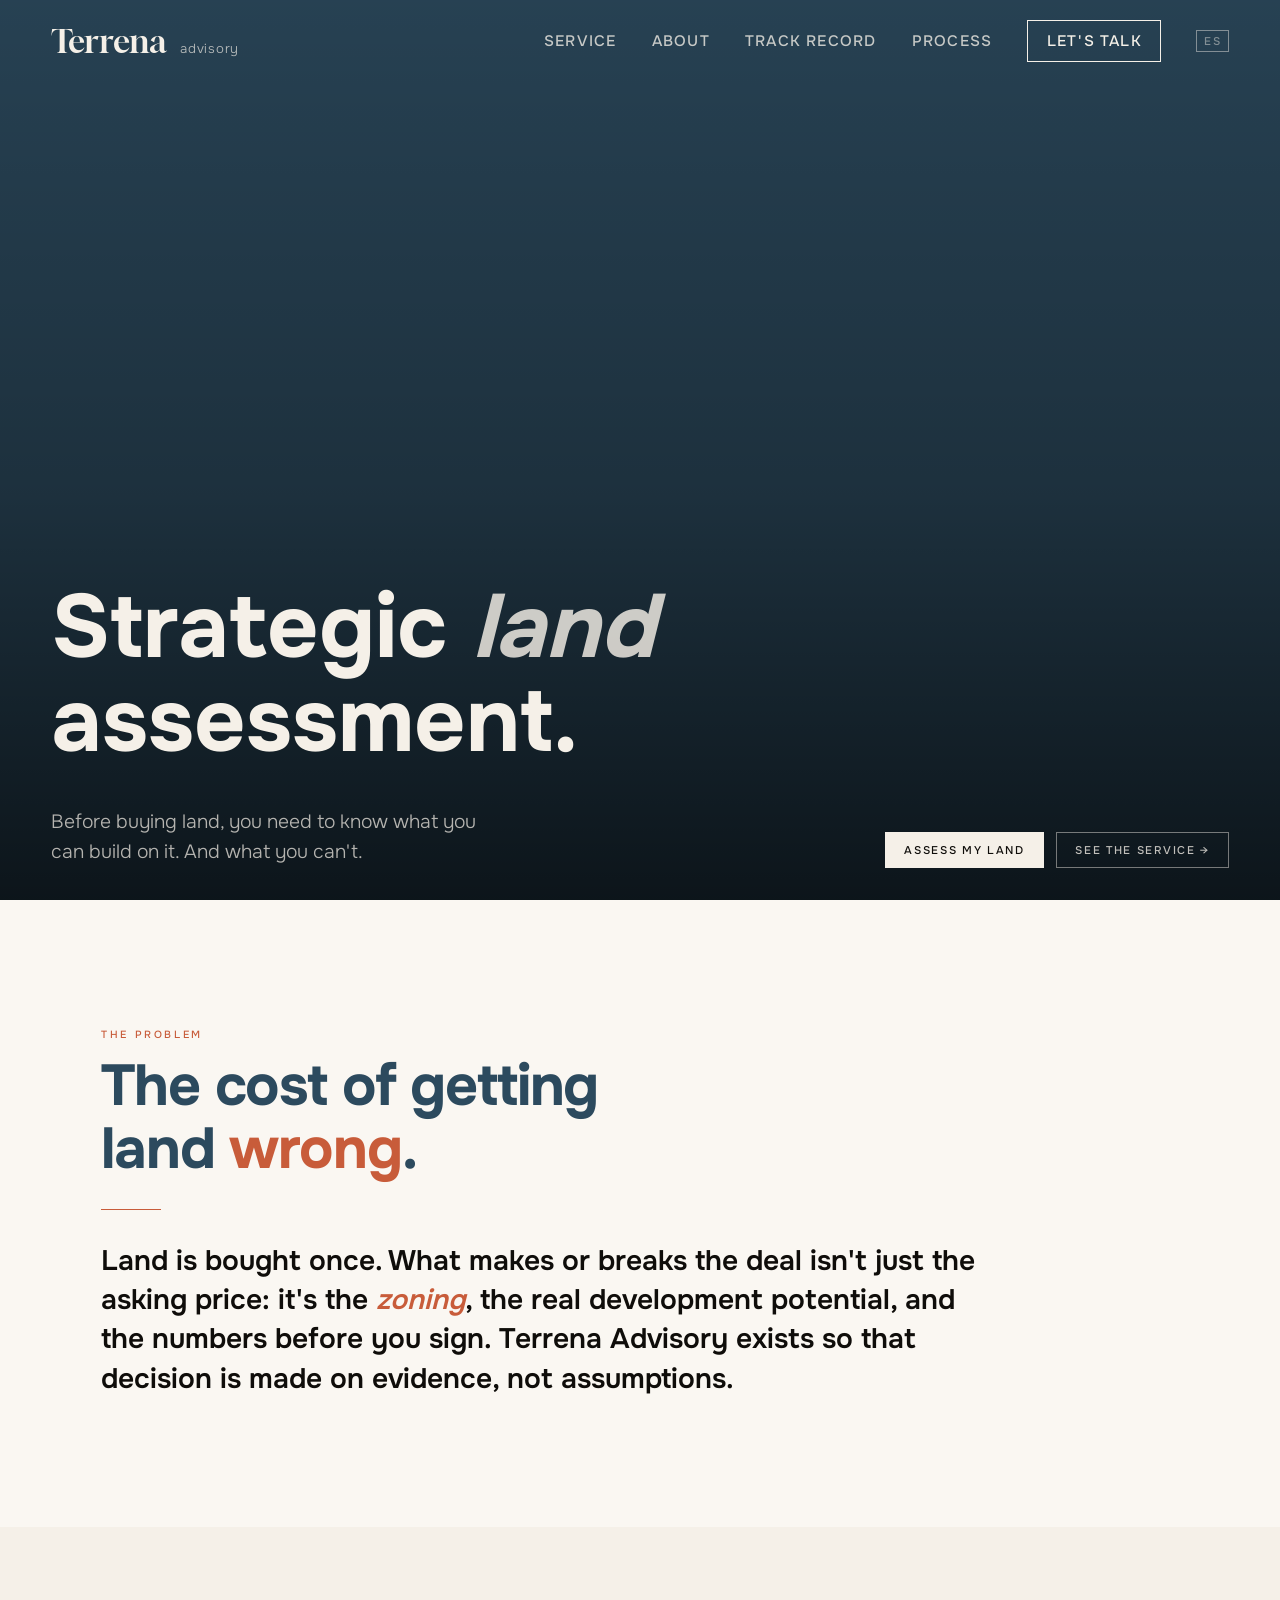
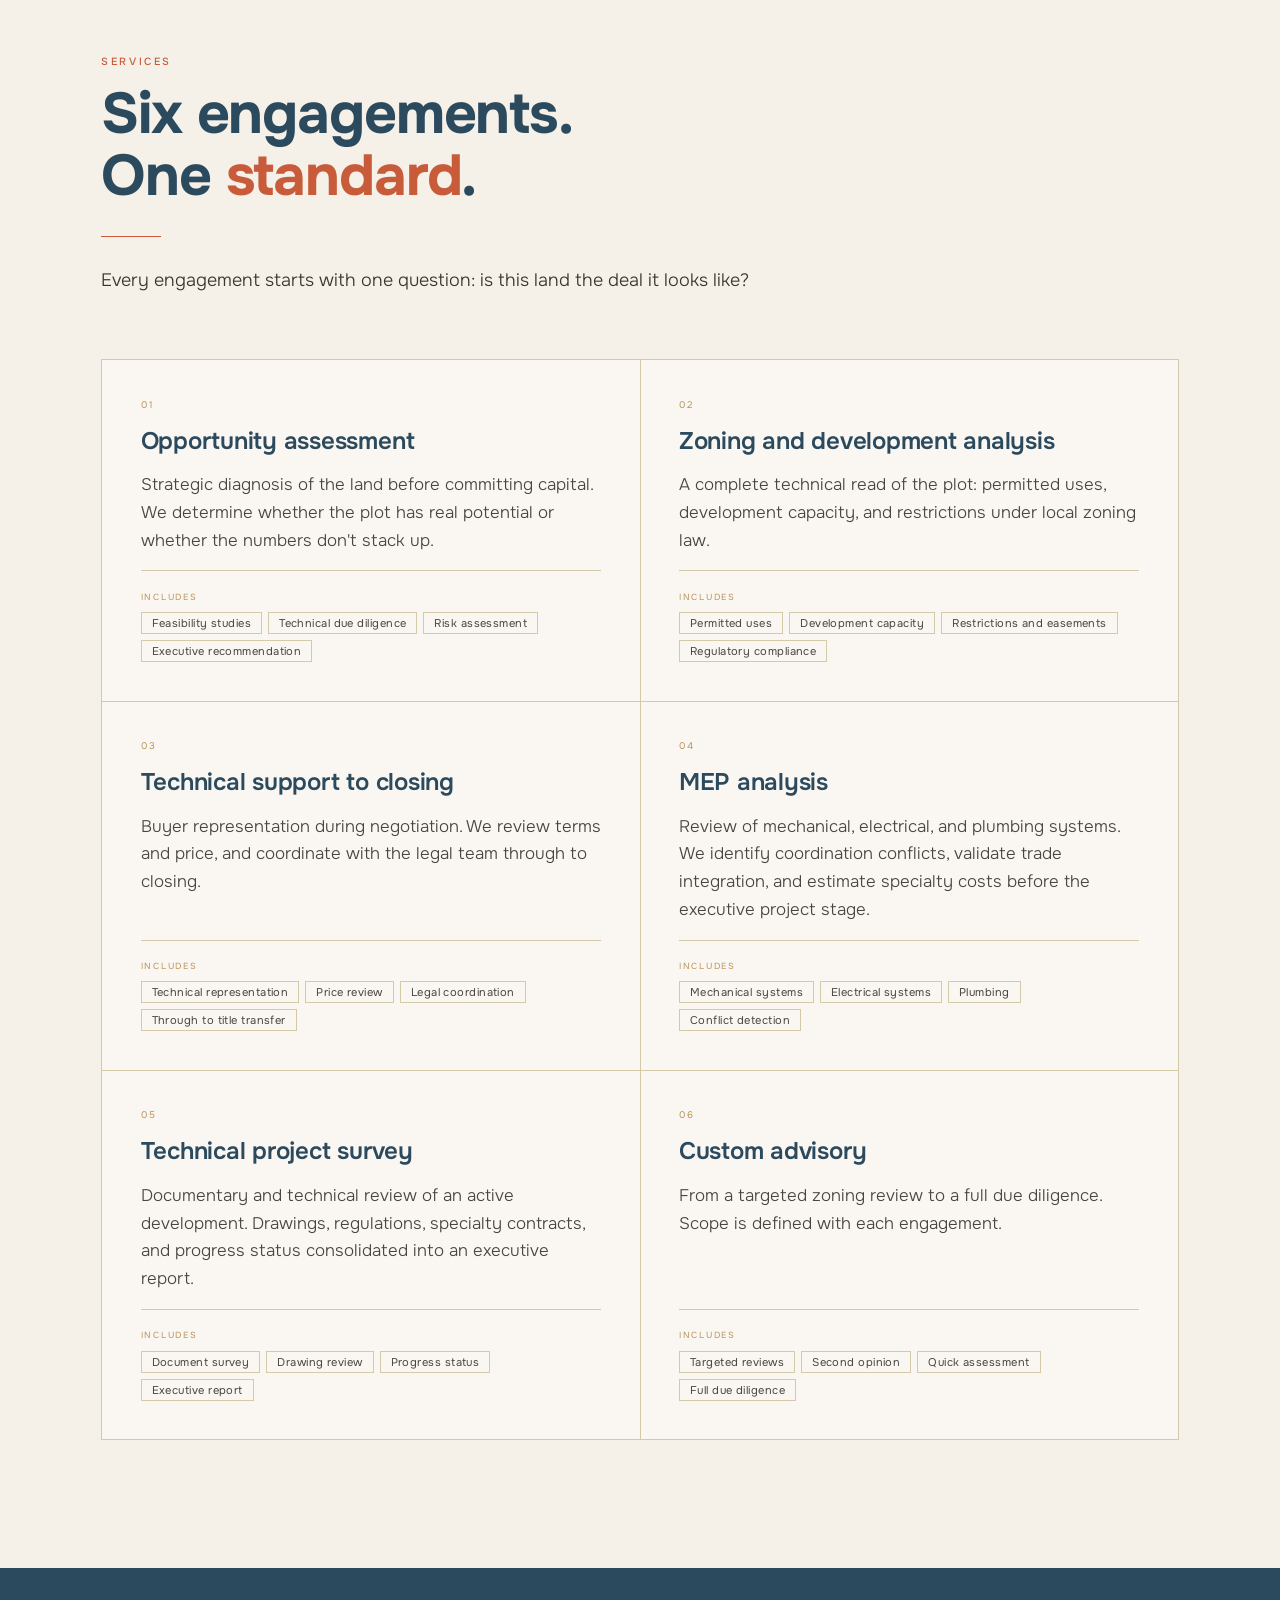
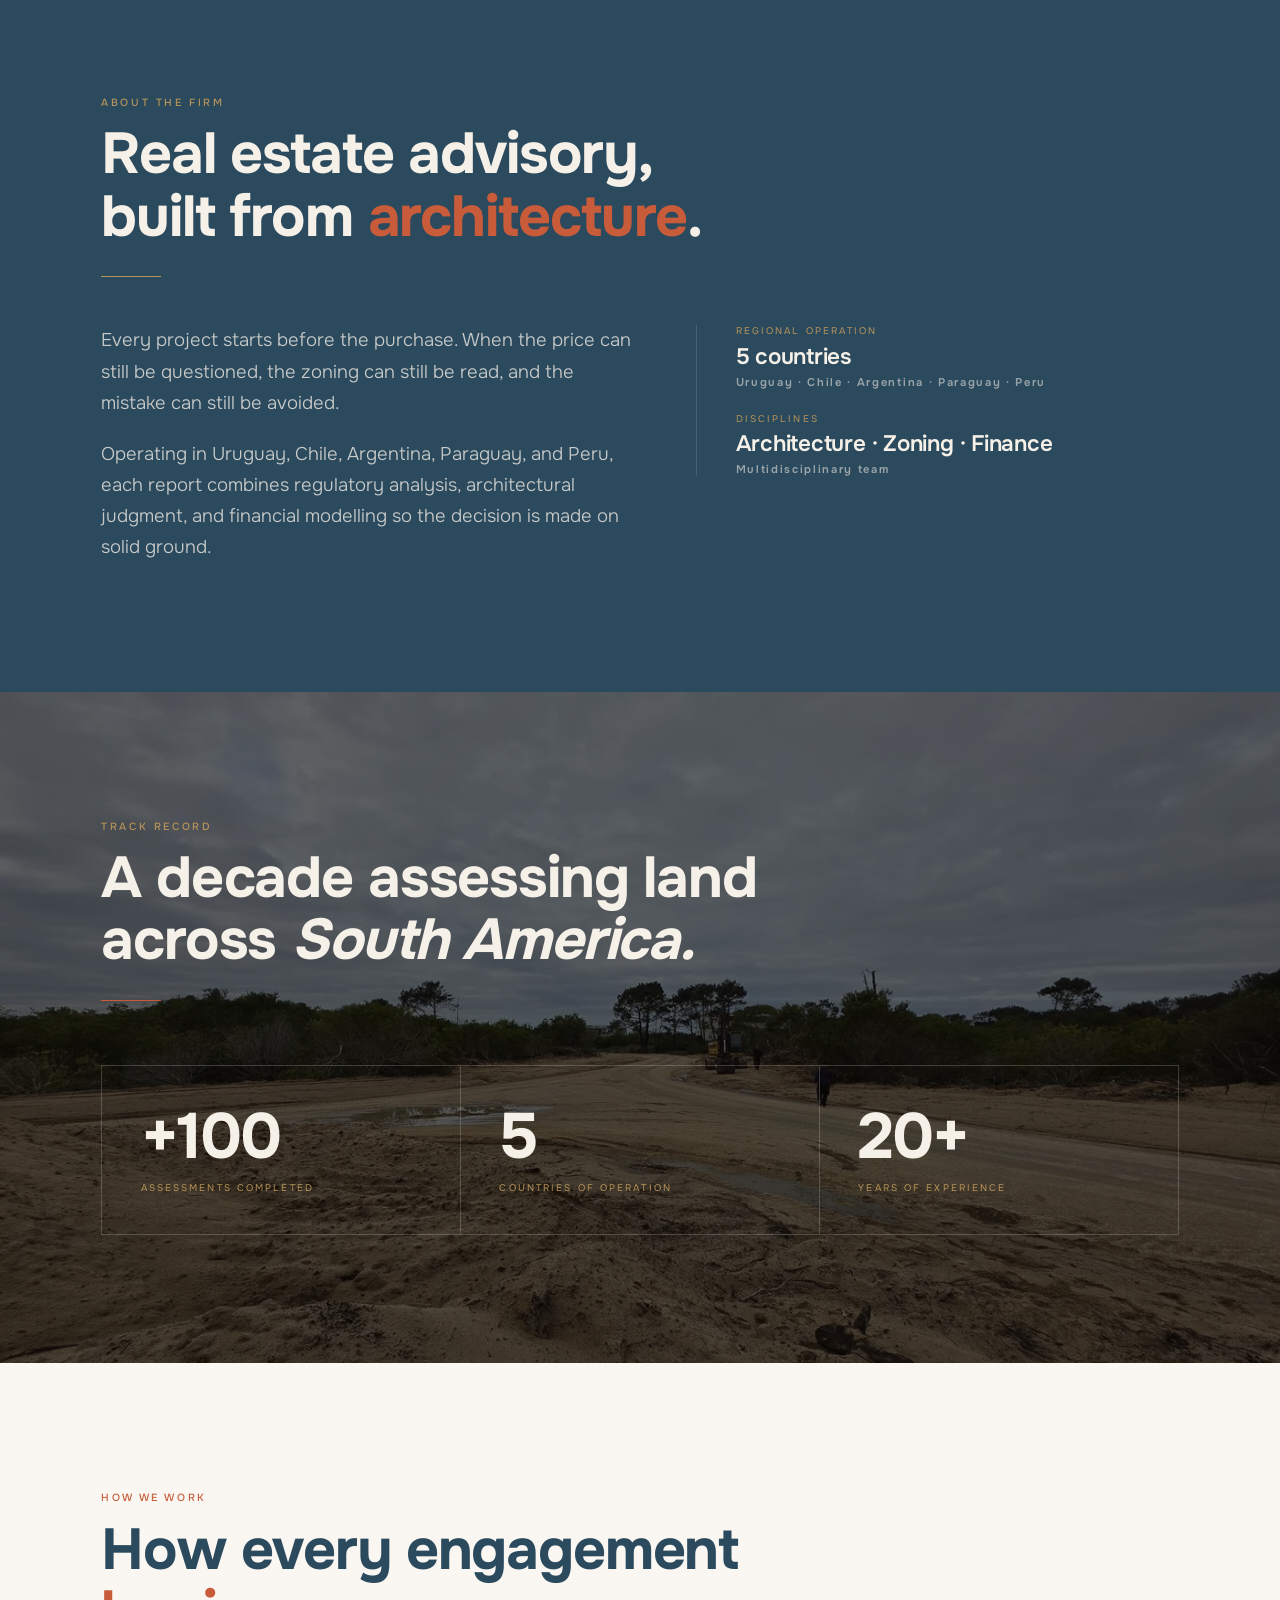
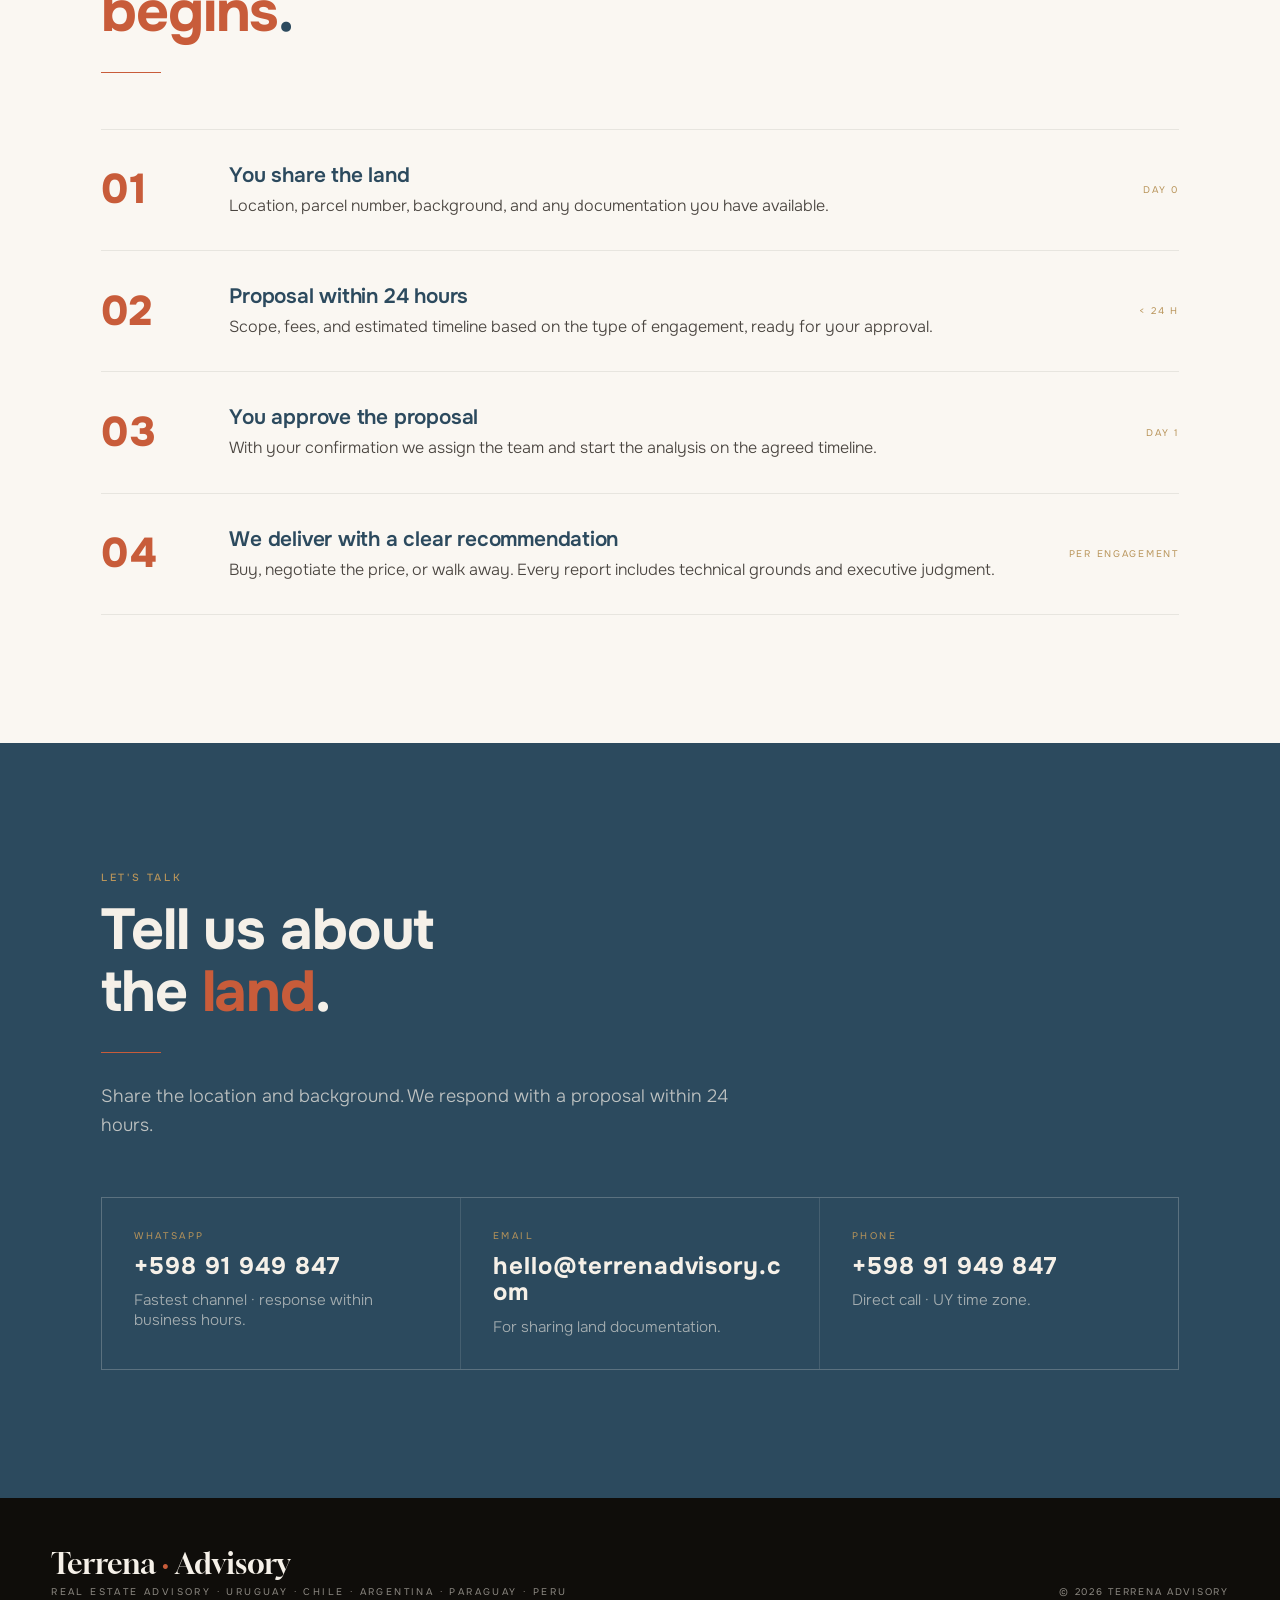
==== en/index.html @ f8f3f3ba "Add MEP analysis and technical project survey services (EN) — expand from 4 to 6 service cards" ====
<!DOCTYPE html>
<html lang="en">
<head>
<meta charset="UTF-8" />
<meta name="viewport" content="width=device-width, initial-scale=1.0" />
<title>Terrena Advisory — Strategic land assessment before you buy</title>
<meta name="description" content="Real estate advisory firm founded from architecture. Zoning analysis, buildable potential, and economic feasibility of land in Uruguay, Chile, Argentina, Paraguay and Peru." />
<meta name="theme-color" content="#2c4a5e" />
<meta property="og:title" content="Terrena Advisory — Strategic land assessment" />
<meta property="og:description" content="Before buying land, you need to know exactly what you can build on it. Real estate advisory firm operating in Uruguay, Chile, Argentina, Paraguay and Peru." />
<meta property="og:type" content="website" />
<meta property="og:url" content="https://terrenadvisory.com/en/" />
<meta property="og:locale" content="en_US" />
<meta name="twitter:card" content="summary_large_image" />

<link rel="preconnect" href="https://fonts.googleapis.com" />
<link rel="preconnect" href="https://fonts.gstatic.com" crossorigin />
<link rel="preload" as="style" href="https://fonts.googleapis.com/css2?family=Gloock&family=Onest:wght@100..900&display=swap" />
<link rel="stylesheet" href="https://fonts.googleapis.com/css2?family=Gloock&family=Onest:wght@100..900&display=swap" media="print" onload="this.media='all'" />
<noscript><link rel="stylesheet" href="https://fonts.googleapis.com/css2?family=Gloock&family=Onest:wght@100..900&display=swap" /></noscript>
<link rel="canonical" href="https://terrenadvisory.com/en/" />
<link rel="alternate" hreflang="es" href="https://terrenadvisory.com/" />
<link rel="alternate" hreflang="en" href="https://terrenadvisory.com/en/" />
<link rel="alternate" hreflang="x-default" href="https://terrenadvisory.com/" />

<link rel="stylesheet" href="../css/style.css" />

<script type="application/ld+json">
{
  "@context": "https://schema.org",
  "@type": "ProfessionalService",
  "name": "Terrena Advisory",
  "url": "https://terrenadvisory.com",
  "description": "Real estate advisory firm specialised in pre-purchase land assessment.",
  "areaServed": ["Uruguay", "Chile", "Argentina", "Paraguay", "Perú"],
  "founder": {
    "@type": "Person",
    "name": "Diego Salinas Rivera"
  },
  "telephone": "+598 91949847",
  "email": "diego@terrenadvisory.com"
}
</script>
</head>
<body>

<!-- ── HEADER ── -->
<header class="site-header" id="siteHeader">
  <a href="#top" class="brand">
    <b>Terrena</b><i>advisory</i>
  </a>
  <nav class="nav">
    <a href="#servicios">Service</a>
    <a href="#sobre">About</a>
    <a href="#casos">Track record</a>
    <a href="#proceso">Process</a>
    <a href="#contacto" class="nav-cta">Let's talk</a>
    <a href="/" class="nav-lang">ES</a>
  </nav>
  <button class="hamburger" aria-label="Open menu" aria-expanded="false" id="hamburger">
    <span></span><span></span><span></span>
  </button>
</header>

<!-- mobile menu -->
<div class="mobile-menu" role="dialog" aria-modal="true" id="mobileMenu" aria-label="Navigation menu">
  <a href="#servicios">Service</a>
  <a href="#sobre">About</a>
  <a href="#casos">Track record</a>
  <a href="#proceso">Process</a>
  <a href="#contacto" class="mobile-cta">Let's talk →</a>
  <a href="/" class="mobile-lang">ES</a>
</div>

<!-- ── HERO ── -->
<section class="hero" id="top">
  <video class="hero-video" autoplay muted loop playsinline>
    <source src="../video/hero.mp4" type="video/mp4">
  </video>
  <div class="hero-overlay"></div>
  <div class="hero-inner">
    <h1 class="hero-title">
      Strategic
      <em>land</em>
      assessment.
    </h1>
    <div class="hero-bottom">
      <p class="hero-sub">
        Before buying land, you need to know what you can build on it. And what you can't.
      </p>
      <div class="hero-actions">
        <a href="#contacto" class="btn btn-primary">Assess my land</a>
        <a href="#servicios" class="btn btn-ghost">See the service →</a>
      </div>
    </div>
  </div>
</section>

<!-- ── PITCH ── -->
<section class="pitch-bg">
  <div class="section-inner">
    <div class="section-label">The problem</div>
    <h2 class="section-title">The cost of getting<br>land <span class="accent">wrong</span>.</h2>
    <div class="divider"></div>
    <p class="pitch-claim">
      Land is bought once. What makes or breaks the deal isn't just the asking price: it's the <em>zoning</em>, the real development potential, and the numbers before you sign. Terrena Advisory exists so that decision is made on evidence, not assumptions.
    </p>
  </div>
</section>

<!-- ── SERVICIOS ── -->
<section class="pillars-bg" id="servicios">
  <div class="section-inner">
    <div class="section-label">Services</div>
    <h2 class="section-title">Six engagements.<br>One <span class="accent">standard</span>.</h2>
    <div class="divider"></div>
    <p class="section-intro">
      Every engagement starts with one question: is this land the deal it looks like?
    </p>

    <div class="pillars-grid">
      <article class="pillar">
        <div class="pillar-n">01</div>
        <h3 class="pillar-title">Opportunity assessment</h3>
        <p class="pillar-body">
          Strategic diagnosis of the land before committing capital. We determine whether the plot has real potential or whether the numbers don't stack up.
        </p>
        <div class="pillar-sub">
          <div class="pillar-sub-label">Includes</div>
          <div class="pillar-tags">
            <span class="pillar-tag">Feasibility studies</span>
            <span class="pillar-tag">Technical due diligence</span>
            <span class="pillar-tag">Risk assessment</span>
            <span class="pillar-tag">Executive recommendation</span>
          </div>
        </div>
      </article>

      <article class="pillar">
        <div class="pillar-n">02</div>
        <h3 class="pillar-title">Zoning and development analysis</h3>
        <p class="pillar-body">
          A complete technical read of the plot: permitted uses, development capacity, and restrictions under local zoning law.
        </p>
        <div class="pillar-sub">
          <div class="pillar-sub-label">Includes</div>
          <div class="pillar-tags">
            <span class="pillar-tag">Permitted uses</span>
            <span class="pillar-tag">Development capacity</span>
            <span class="pillar-tag">Restrictions and easements</span>
            <span class="pillar-tag">Regulatory compliance</span>
          </div>
        </div>
      </article>

      <article class="pillar">
        <div class="pillar-n">03</div>
        <h3 class="pillar-title">Technical support to closing</h3>
        <p class="pillar-body">
          Buyer representation during negotiation. We review terms and price, and coordinate with the legal team through to closing.
        </p>
        <div class="pillar-sub">
          <div class="pillar-sub-label">Includes</div>
          <div class="pillar-tags">
            <span class="pillar-tag">Technical representation</span>
            <span class="pillar-tag">Price review</span>
            <span class="pillar-tag">Legal coordination</span>
            <span class="pillar-tag">Through to title transfer</span>
          </div>
        </div>
      </article>

      <article class="pillar">
        <div class="pillar-n">04</div>
        <h3 class="pillar-title">MEP analysis</h3>
        <p class="pillar-body">
          Review of mechanical, electrical, and plumbing systems. We identify coordination conflicts, validate trade integration, and estimate specialty costs before the executive project stage.
        </p>
        <div class="pillar-sub">
          <div class="pillar-sub-label">Includes</div>
          <div class="pillar-tags">
            <span class="pillar-tag">Mechanical systems</span>
            <span class="pillar-tag">Electrical systems</span>
            <span class="pillar-tag">Plumbing</span>
            <span class="pillar-tag">Conflict detection</span>
          </div>
        </div>
      </article>

      <article class="pillar">
        <div class="pillar-n">05</div>
        <h3 class="pillar-title">Technical project survey</h3>
        <p class="pillar-body">
          Documentary and technical review of an active development. Drawings, regulations, specialty contracts, and progress status consolidated into an executive report.
        </p>
        <div class="pillar-sub">
          <div class="pillar-sub-label">Includes</div>
          <div class="pillar-tags">
            <span class="pillar-tag">Document survey</span>
            <span class="pillar-tag">Drawing review</span>
            <span class="pillar-tag">Progress status</span>
            <span class="pillar-tag">Executive report</span>
          </div>
        </div>
      </article>

      <article class="pillar">
        <div class="pillar-n">06</div>
        <h3 class="pillar-title">Custom advisory</h3>
        <p class="pillar-body">
          From a targeted zoning review to a full due diligence. Scope is defined with each engagement.
        </p>
        <div class="pillar-sub">
          <div class="pillar-sub-label">Includes</div>
          <div class="pillar-tags">
            <span class="pillar-tag">Targeted reviews</span>
            <span class="pillar-tag">Second opinion</span>
            <span class="pillar-tag">Quick assessment</span>
            <span class="pillar-tag">Full due diligence</span>
          </div>
        </div>
      </article>
    </div>
  </div>
</section>

<!-- ── SOBRE ── -->
<section class="about-bg" id="sobre">
  <div class="section-inner">
    <div class="section-label">About the firm</div>
    <h2 class="section-title">Real estate advisory,<br>built from <span class="accent">architecture</span>.</h2>
    <div class="divider"></div>

    <div class="about-grid">
      <div class="about-text">
        <p>
          Every project starts before the purchase. When the price can still be questioned, the zoning can still be read, and the mistake can still be avoided.
        </p>
        <p>
          Operating in Uruguay, Chile, Argentina, Paraguay, and Peru, each report combines regulatory analysis, architectural judgment, and financial modelling so the decision is made on solid ground.
        </p>
      </div>
      <aside class="about-side">
        <div>
          <div class="about-fact-l">Regional operation</div>
          <div class="about-fact-v">5 countries <small>Uruguay · Chile · Argentina · Paraguay · Peru</small></div>
        </div>
        <div>
          <div class="about-fact-l">Disciplines</div>
          <div class="about-fact-v">Architecture · Zoning · Finance <small>Multidisciplinary team</small></div>
        </div>
      </aside>
    </div>
  </div>
</section>

<!-- ── TRAYECTORIA ── -->
<section class="trayectoria-bg" id="casos">
  <div class="section-inner">
    <div class="section-label">Track record</div>
    <h2 class="section-title">A decade assessing land<br>across <em>South America.</em></h2>
    <div class="divider"></div>

    <div class="tray-grid">
      <div class="tray-stat">
        <div class="tray-n">+100</div>
        <div class="tray-l">Assessments completed</div>
      </div>
      <div class="tray-stat">
        <div class="tray-n">5</div>
        <div class="tray-l">Countries of operation</div>
      </div>
      <div class="tray-stat">
        <div class="tray-n">20+</div>
        <div class="tray-l">Years of experience</div>
      </div>
    </div>

  </div>
</section>

<!-- ── PROCESO ── -->
<section class="process-bg" id="proceso">
  <div class="section-inner">
    <div class="section-label">How we work</div>
    <h2 class="section-title">How every engagement<br><span class="accent">begins</span>.</h2>
    <div class="divider"></div>

    <ol class="process-list">
      <li class="process-step">
        <div class="process-n">01</div>
        <div class="process-text">
          <h3>You share the land</h3>
          <p>Location, parcel number, background, and any documentation you have available.</p>
        </div>
        <div class="process-eta">Day 0</div>
      </li>
      <li class="process-step">
        <div class="process-n">02</div>
        <div class="process-text">
          <h3>Proposal within 24 hours</h3>
          <p>Scope, fees, and estimated timeline based on the type of engagement, ready for your approval.</p>
        </div>
        <div class="process-eta">&lt; 24 h</div>
      </li>
      <li class="process-step">
        <div class="process-n">03</div>
        <div class="process-text">
          <h3>You approve the proposal</h3>
          <p>With your confirmation we assign the team and start the analysis on the agreed timeline.</p>
        </div>
        <div class="process-eta">Day 1</div>
      </li>
      <li class="process-step">
        <div class="process-n">04</div>
        <div class="process-text">
          <h3>We deliver with a clear recommendation</h3>
          <p>Buy, negotiate the price, or walk away. Every report includes technical grounds and executive judgment.</p>
        </div>
        <div class="process-eta">Per engagement</div>
      </li>
    </ol>
  </div>
</section>

<!-- ── CONTACTO ── -->
<section class="contact-bg" id="contacto">
  <div class="section-inner">
    <div class="section-label">Let's talk</div>
    <h2 class="section-title">Tell us about<br>the <span class="accent">land</span>.</h2>
    <div class="divider"></div>
    <p class="section-intro">
      Share the location and background. We respond with a proposal within 24 hours.
    </p>

    <div class="contact-grid">
      <a class="contact-card" href="https://wa.me/59891949847" target="_blank" rel="noopener">
        <div class="contact-card-l">WhatsApp</div>
        <div class="contact-card-v">+598 91 949 847</div>
        <div class="contact-card-d">Fastest channel · response within business hours.</div>
      </a>
      <a class="contact-card" href="mailto:hello@terrenadvisory.com">
        <div class="contact-card-l">Email</div>
        <div class="contact-card-v">hello@terrenadvisory.com</div>
        <div class="contact-card-d">For sharing land documentation.</div>
      </a>
      <a class="contact-card" href="tel:+59891949847">
        <div class="contact-card-l">Phone</div>
        <div class="contact-card-v">+598 91 949 847</div>
        <div class="contact-card-d">Direct call · UY time zone.</div>
      </a>
    </div>
  </div>
</section>

<!-- ── FOOTER ── -->
<footer class="site-footer">
  <div class="footer-inner">
    <div>
      <div class="footer-brand">Terrena <span>·</span> Advisory</div>
      <div class="footer-tag">Real estate advisory · Uruguay · Chile · Argentina · Paraguay · Peru</div>
    </div>
    <div class="footer-meta">
      © <span id="year"></span> Terrena Advisory
    </div>
  </div>
</footer>

<script src="../js/main.js"></script>
</body>
</html>
---- css/style.css ----
/* ──────────────────────────────────────────────────────────
   TERRENA ADVISORY — sitio
   Lenguaje: Costa Este (Bebas Neue / Cormorant Garamond / DM Mono)
   Énfasis: contemporáneo, aireado, sin ruido.
   ────────────────────────────────────────────────────────── */

:root {
  --ink: #0f0d0a;
  --paper: #f5f0e8;
  --sand: #d4c9a8;
  --ocean: #2c4a5e;
  --foam: #e8ede4;
  --coral: #c85c3a;
  --gold: #b8945a;
  --pale: #faf7f2;
  --mist: rgba(44, 74, 94, 0.08);
  --rule: rgba(15, 13, 10, 0.08);

  --f-display: 'Bebas Neue', sans-serif;
  --f-serif: 'Onest', sans-serif;
  --f-sans: 'Onest', sans-serif;

  --max: 1180px;
  --gutter: clamp(1.5rem, 4vw, 4rem);
}

* { margin: 0; padding: 0; box-sizing: border-box; }
html { scroll-behavior: smooth; }
body {
  font-family: var(--f-sans);
  font-optical-sizing: auto;
  background: var(--pale);
  color: var(--ink);
  -webkit-font-smoothing: antialiased;
  text-rendering: optimizeLegibility;
  overflow-x: hidden;
}
img { max-width: 100%; display: block; }
a { color: inherit; }

/* ── HEADER ─────────────────────────── */
.site-header {
  position: fixed;
  top: 0; left: 0; right: 0;
  z-index: 50;
  display: flex;
  justify-content: space-between;
  align-items: center;
  padding: 1.25rem var(--gutter);
  background: transparent;
  transition: background .35s ease, border-color .35s ease, color .35s ease;
  border-bottom: 1px solid transparent;
  color: var(--paper);
}
.site-header.is-scrolled {
  background: rgba(250, 247, 242, 0.92);
  backdrop-filter: blur(12px);
  -webkit-backdrop-filter: blur(12px);
  border-bottom-color: var(--rule);
  color: var(--ink);
}
.brand {
  font-family: var(--f-sans);
  font-size: 2rem;
  letter-spacing: 0;
  text-transform: none;
  text-decoration: none;
  display: inline-flex;
  gap: 0.4em;
  align-items: baseline;
}
.brand b {
  font-family: 'Gloock', serif;
  font-weight: 400;
}
.brand i {
  font-family: var(--f-sans);
  font-style: normal;
  font-weight: 300;
  letter-spacing: 0.06em;
  text-transform: none;
  font-size: 0.82rem;
  opacity: 0.7;
}
.nav {
  display: flex;
  gap: 2.2rem;
  align-items: center;
}
.nav a {
  font-family: var(--f-sans);
  font-size: 0.95rem;
  letter-spacing: 0.08em;
  text-transform: uppercase;
  font-weight: 500;
  text-decoration: none;
  opacity: 0.78;
  transition: opacity .2s;
}
.nav a:hover { opacity: 1; }
.nav .nav-cta {
  padding: 0.65em 1.2em;
  border: 1px solid currentColor;
  opacity: 1;
}
.nav .nav-cta:hover { background: var(--coral); border-color: var(--coral); color: var(--paper); }
.nav .nav-lang {
  font-size: 0.7rem;
  letter-spacing: 0.14em;
  opacity: 0.45;
  padding: 0.28em 0.6em;
  border: 1px solid currentColor;
}
.nav .nav-lang:hover { opacity: 1; }

.hamburger {
  display: none;
  background: none;
  border: 0;
  width: 32px;
  height: 24px;
  position: relative;
  cursor: pointer;
}
.hamburger span {
  position: absolute;
  left: 0; right: 0;
  height: 1.5px;
  background: currentColor;
  transition: transform .25s, opacity .2s, top .25s;
}
.hamburger span:nth-child(1) { top: 4px; }
.hamburger span:nth-child(2) { top: 11px; }
.hamburger span:nth-child(3) { top: 18px; }
body.menu-open .hamburger span:nth-child(1) { top: 11px; transform: rotate(45deg); }
body.menu-open .hamburger span:nth-child(2) { opacity: 0; }
body.menu-open .hamburger span:nth-child(3) { top: 11px; transform: rotate(-45deg); }

/* mobile sheet */
.mobile-menu {
  position: fixed;
  inset: 0;
  z-index: 40;
  background: var(--ocean);
  color: var(--paper);
  padding: 6rem var(--gutter) 3rem;
  display: flex;
  flex-direction: column;
  gap: 1.4rem;
  transform: translateY(-100%);
  transition: transform .35s ease;
}
body.menu-open .mobile-menu { transform: translateY(0); }
.mobile-menu a {
  font-family: var(--f-sans);
  font-weight: 700;
  font-size: 2.2rem;
  letter-spacing: 0.04em;
  text-decoration: none;
}
.mobile-menu .mobile-cta {
  margin-top: 1.5rem;
  font-family: var(--f-sans);
  font-size: 0.75rem;
  letter-spacing: 0.25em;
  text-transform: uppercase;
  padding: 1em 1.5em;
  border: 1px solid var(--gold);
  align-self: flex-start;
  color: var(--gold);
}

/* ── HERO ───────────────────────────── */
.hero {
  min-height: 100vh;
  color: var(--paper);
  position: relative;
  display: flex;
  flex-direction: column;
  justify-content: flex-end;
  padding: 0 var(--gutter) 0;
  overflow: hidden;
}

/* video de fondo */
.hero-video {
  position: absolute;
  inset: 0;
  width: 100%;
  height: 100%;
  object-fit: cover;
  object-position: center;
  background-color: var(--ocean);
}
@media (prefers-reduced-motion: reduce) {
  .hero-video { display: none; }
}

/* gradiente para legibilidad del texto */
.hero-overlay {
  position: absolute;
  inset: 0;
  background: linear-gradient(
    to top,
    rgba(0,0,0,0.72) 0%,
    rgba(0,0,0,0.35) 45%,
    rgba(0,0,0,0.12) 100%
  );
}

.hero-inner {
  position: relative;
  z-index: 2;
  max-width: var(--max);
  margin: 0 auto;
  width: 100%;
  padding: clamp(4rem, 8vw, 7rem) 0 2rem;
  display: flex;
  flex-direction: column;
  flex: 1;
  justify-content: flex-end;
}

.hero-eyebrow {
  font-family: var(--f-sans);
  font-size: 0.65rem;
  letter-spacing: 0.22em;
  text-transform: uppercase;
  font-weight: 500;
  color: rgba(245, 240, 232, 0.65);
  margin-bottom: 1.6rem;
}

.hero-title {
  font-family: var(--f-serif);
  font-size: clamp(2.8rem, 7vw, 6.5rem);
  line-height: 1.05;
  font-weight: 700;
  color: var(--paper);
  max-width: 820px;
}
.hero-title em {
  font-style: italic;
  color: rgba(245, 240, 232, 0.82);
}

.hero-bottom {
  display: flex;
  align-items: flex-end;
  justify-content: space-between;
  gap: clamp(2rem, 5vw, 5rem);
  margin-top: 2.4rem;
  flex-wrap: wrap;
}

.hero-sub {
  font-family: var(--f-sans);
  font-size: clamp(1rem, 1.5vw, 1.25rem);
  font-weight: 300;
  line-height: 1.6;
  color: rgba(245, 240, 232, 0.72);
  max-width: 440px;
}

.hero-actions {
  display: flex;
  flex-wrap: wrap;
  gap: 0.8rem;
  flex-shrink: 0;
}

.btn {
  font-family: var(--f-sans);
  font-size: 0.7rem;
  letter-spacing: 0.15em;
  text-transform: uppercase;
  font-weight: 500;
  padding: 0.9em 1.6em;
  border: 1px solid currentColor;
  background: transparent;
  color: inherit;
  cursor: pointer;
  text-decoration: none;
  transition: background .2s, color .2s, border-color .2s;
  display: inline-flex;
  align-items: center;
  gap: 0.6em;
}
.btn-primary {
  background: var(--paper);
  border-color: var(--paper);
  color: var(--ink);
}
.btn-primary:hover { background: transparent; color: var(--paper); }
.btn-ghost { color: rgba(245, 240, 232, 0.78); border-color: rgba(245, 240, 232, 0.45); }
.btn-ghost:hover { color: var(--paper); border-color: var(--paper); }
.btn-dark {
  background: var(--ocean);
  border-color: var(--ocean);
  color: var(--paper);
}
.btn-dark:hover { background: var(--ink); border-color: var(--ink); }

/* barra de stats al pie del hero */
.hero-meta {
  position: relative;
  z-index: 2;
  display: flex;
  align-items: center;
  gap: 0;
  background: rgba(255,255,255,0.06);
  backdrop-filter: blur(10px);
  -webkit-backdrop-filter: blur(10px);
  border-top: 1px solid rgba(245, 240, 232, 0.12);
  margin: 0 calc(var(--gutter) * -1);
  padding: 0 var(--gutter);
}
.hero-meta-item {
  display: flex;
  flex-direction: column;
  gap: 0.25rem;
  padding: 1.4rem 2.5rem 1.4rem 0;
}
.hero-meta-sep {
  width: 1px;
  height: 2rem;
  background: rgba(245, 240, 232, 0.15);
  margin-right: 2.5rem;
}
.hero-meta-n {
  font-family: var(--f-display);
  font-size: 1.9rem;
  color: var(--paper);
  letter-spacing: 0.04em;
  line-height: 1;
}
.hero-meta-l {
  font-family: var(--f-sans);
  font-size: 0.55rem;
  letter-spacing: 0.18em;
  text-transform: uppercase;
  color: rgba(245, 240, 232, 0.45);
}

/* ── SECCIONES BASE ─────────────────── */
section { position: relative; }
.section-inner {
  max-width: var(--max);
  margin: 0 auto;
  padding: clamp(5rem, 10vw, 8rem) var(--gutter);
}
.section-label {
  font-family: var(--f-sans);
  font-size: 0.65rem;
  letter-spacing: 0.25em;
  text-transform: uppercase;
  color: var(--coral);
  margin-bottom: 0.9rem;
  font-weight: 500;
}
.section-title {
  font-family: var(--f-serif);
  font-size: clamp(2.4rem, 4.5vw, 4.2rem);
  font-weight: 700;
  line-height: 1.08;
  letter-spacing: -0.02em;
  color: var(--ocean);
}
.section-title .accent { color: var(--coral); }
.divider {
  width: 60px;
  height: 1px;
  background: var(--coral);
  margin: 1.8rem 0;
}
.section-intro {
  font-size: clamp(1.1rem, 1.4vw, 1.32rem);
  font-weight: 300;
  line-height: 1.65;
  color: #3a3530;
  max-width: 680px;
}

/* ── INTRO / PITCH ──────────────────── */
.pitch-bg { background: var(--pale); }
.pitch-claim {
  font-family: var(--f-serif);
  font-size: clamp(1.4rem, 2.2vw, 2rem);
  line-height: 1.4;
  font-weight: 600;
  color: var(--ink);
  max-width: 880px;
  margin-top: 2rem;
}
.pitch-claim em {
  font-style: italic;
  color: var(--coral);
}

/* ── 4 PILARES ──────────────────────── */
.pillars-bg { background: var(--paper); }
.pillars-grid {
  display: grid;
  grid-template-columns: repeat(2, 1fr);
  gap: 1px;
  margin-top: 4rem;
  background: var(--sand);
  border: 1px solid var(--sand);
}
.pillar {
  background: var(--pale);
  padding: clamp(2rem, 3vw, 2.8rem);
  display: flex;
  flex-direction: column;
  gap: 1rem;
  min-height: 240px;
}
.pillar-n {
  font-family: var(--f-sans);
  font-size: 0.6rem;
  letter-spacing: 0.25em;
  color: var(--gold);
}
.pillar-time {
  font-family: var(--f-sans);
  font-size: 0.7rem;
  font-weight: 500;
  color: var(--ocean);
  letter-spacing: 0.04em;
  margin-top: -0.4rem;
}
.pillar-title {
  font-family: var(--f-serif);
  font-size: 1.5rem;
  font-weight: 600;
  letter-spacing: -0.01em;
  color: var(--ocean);
  line-height: 1.2;
}
.pillar-body {
  font-size: 1.05rem;
  font-weight: 300;
  line-height: 1.65;
  color: #4a4540;
}
.pillar-sub {
  margin-top: auto;
  padding-top: 1.2rem;
  border-top: 1px solid var(--sand);
}
.pillar-sub-label {
  font-size: 0.55rem;
  letter-spacing: 0.2em;
  text-transform: uppercase;
  color: var(--gold);
  margin-bottom: 0.6rem;
}
.pillar-tags {
  display: flex;
  flex-wrap: wrap;
  gap: 6px;
}
.pillar-tag {
  font-size: 0.7rem;
  color: #4a4540;
  border: 1px solid var(--sand);
  padding: 3px 10px;
  letter-spacing: 0.04em;
}

/* ── SOBRE ──────────────────────────── */
.about-bg { background: var(--ocean); color: var(--paper); }
.about-bg .section-label { color: var(--gold); }
.about-bg .section-title { color: var(--paper); }
.about-bg .divider { background: var(--gold); }
.about-grid {
  display: grid;
  grid-template-columns: 1.1fr 1fr;
  gap: clamp(2rem, 5vw, 5rem);
  margin-top: 3rem;
  align-items: start;
}
.about-text p {
  font-size: 1.15rem;
  line-height: 1.7;
  font-weight: 300;
  color: rgba(245, 240, 232, 0.78);
}
.about-text p + p { margin-top: 1.2rem; }
.about-side {
  border-left: 1px solid rgba(245, 240, 232, 0.14);
  padding-left: clamp(1.5rem, 3vw, 2.5rem);
  display: flex;
  flex-direction: column;
  gap: 1.5rem;
}
.about-fact-l {
  font-family: var(--f-sans);
  font-size: 0.6rem;
  letter-spacing: 0.22em;
  text-transform: uppercase;
  color: var(--gold);
  margin-bottom: 0.4rem;
}
.about-fact-v {
  font-family: var(--f-serif);
  font-size: 1.4rem;
  font-weight: 600;
  letter-spacing: -0.01em;
  line-height: 1.2;
  color: var(--paper);
}
.about-fact-v small {
  font-family: var(--f-sans);
  font-size: 0.7rem;
  letter-spacing: 0.15em;
  color: rgba(245, 240, 232, 0.55);
  display: block;
  margin-top: 0.3rem;
}

/* ── TRAYECTORIA ────────────────────── */
.trayectoria-bg {
  background-image: linear-gradient(rgba(10,8,6,0.62), rgba(10,8,6,0.62)),
                    url('../images/terreno-barrio.webp');
  background-size: cover;
  background-position: center 40%;
  color: var(--paper);
}
.trayectoria-bg .section-label { color: var(--gold); }
.trayectoria-bg .section-title { color: var(--paper); }
.trayectoria-bg .divider { background: var(--coral); }

.tray-grid {
  display: grid;
  grid-template-columns: repeat(3, 1fr);
  gap: 0;
  margin-top: 4rem;
  border-top: 1px solid rgba(245, 240, 232, 0.2);
  border-left: 1px solid rgba(245, 240, 232, 0.2);
}
.tray-stat {
  padding: clamp(2rem, 3vw, 3rem);
  border-right: 1px solid rgba(245, 240, 232, 0.2);
  border-bottom: 1px solid rgba(245, 240, 232, 0.2);
}
.tray-n {
  font-family: var(--f-serif);
  font-size: clamp(3rem, 5vw, 4.5rem);
  font-weight: 700;
  line-height: 1;
  color: var(--paper);
  letter-spacing: -0.03em;
}
.tray-l {
  font-family: var(--f-sans);
  font-size: 0.6rem;
  letter-spacing: 0.22em;
  text-transform: uppercase;
  color: var(--gold);
  margin-top: 0.8rem;
  line-height: 1.5;
}

.tray-tipos {
  margin-top: 3rem;
  padding-top: 2rem;
  border-top: 1px solid var(--rule);
  display: flex;
  align-items: baseline;
  gap: clamp(2rem, 5vw, 5rem);
  flex-wrap: wrap;
}
.tray-mercados {
  margin-top: 1.2rem;
  display: flex;
  align-items: baseline;
  gap: clamp(2rem, 5vw, 5rem);
  flex-wrap: wrap;
}
.tray-tipos-label {
  font-family: var(--f-sans);
  font-size: 0.58rem;
  letter-spacing: 0.3em;
  text-transform: uppercase;
  color: var(--coral);
  white-space: nowrap;
  min-width: 130px;
}
.tray-tipos-list {
  display: flex;
  flex-wrap: wrap;
  gap: 0.5rem 1.2rem;
}
.tray-tipos-list span {
  font-family: var(--f-sans);
  font-size: 1rem;
  font-weight: 300;
  color: #3a3530;
}

/* ── PROCESO ────────────────────────── */
.process-bg { background: var(--pale); }
.process-list {
  display: grid;
  grid-template-columns: 1fr;
  margin-top: 3.5rem;
  border-top: 1px solid var(--rule);
}
.process-step {
  display: grid;
  grid-template-columns: 80px 1fr auto;
  gap: clamp(1.5rem, 4vw, 3rem);
  align-items: center;
  padding: clamp(1.6rem, 2.5vw, 2.2rem) 0;
  border-bottom: 1px solid var(--rule);
  transition: padding-left .25s ease, background .25s ease;
}
.process-step:hover {
  padding-left: 1rem;
  background: rgba(184, 148, 90, 0.05);
}
.process-n {
  font-family: var(--f-sans);
  font-weight: 800;
  font-size: 2.6rem;
  color: var(--coral);
  letter-spacing: 0.04em;
  line-height: 1;
}
.process-text h3 {
  font-family: var(--f-serif);
  font-size: 1.3rem;
  font-weight: 600;
  color: var(--ocean);
  line-height: 1.25;
  letter-spacing: -0.01em;
}
.process-text p {
  font-size: 1rem;
  font-weight: 300;
  line-height: 1.6;
  color: #4a4540;
  margin-top: 0.3rem;
}
.process-eta {
  font-family: var(--f-sans);
  font-size: 0.6rem;
  letter-spacing: 0.18em;
  text-transform: uppercase;
  color: var(--gold);
  text-align: right;
  white-space: nowrap;
}

/* ── SERVICIOS ACCORDION ────────────── */
.services-bg { background: var(--pale); }

.svc-accordion {
  margin-top: 3.5rem;
  border-top: 1px solid var(--rule);
}
.svc-item {
  border-bottom: 1px solid var(--rule);
}
.svc-trigger {
  width: 100%;
  display: flex;
  align-items: center;
  gap: 1.2rem;
  padding: 2.2rem 0;
  background: none;
  border: 0;
  cursor: pointer;
  text-align: left;
  color: var(--ink);
  transition: color .2s;
}
.svc-trigger:hover { color: var(--ocean); }
.svc-name {
  font-family: var(--f-sans);
  font-size: clamp(1.8rem, 3.5vw, 3rem);
  font-weight: 700;
  line-height: 1;
  flex: 1;
  letter-spacing: -0.02em;
}
.svc-abbr {
  font-family: var(--f-sans);
  font-size: 0.58rem;
  font-weight: 500;
  letter-spacing: 0.22em;
  text-transform: uppercase;
  color: var(--coral);
  border: 1px solid var(--coral);
  padding: 0.35em 0.75em;
  flex-shrink: 0;
}
.svc-icon {
  font-family: var(--f-sans);
  font-size: 1.8rem;
  font-weight: 300;
  color: var(--ink);
  transition: transform .3s ease;
  width: 28px;
  text-align: center;
  flex-shrink: 0;
  line-height: 1;
}
.svc-item.is-open .svc-icon {
  transform: rotate(45deg);
}
.svc-body {
  overflow: hidden;
  max-height: 0;
  transition: max-height .35s ease;
}
.svc-item.is-open .svc-body {
  max-height: 500px;
}
.svc-list {
  list-style: none;
  padding: 0 0 2.8rem 0;
  display: flex;
  flex-direction: column;
  gap: 1rem;
  max-width: 680px;
}
.svc-list li {
  font-size: 1.05rem;
  font-weight: 300;
  line-height: 1.5;
  color: #3a3530;
  padding-left: 1.6rem;
  position: relative;
}
.svc-list li::before {
  content: '—';
  position: absolute;
  left: 0;
  color: var(--coral);
  font-weight: 400;
}

/* ── COMERCIAL / ANCLA ──────────────── */
.commercial-bg { background: var(--ink); color: var(--paper); }
.commercial-bg .section-label { color: var(--gold); }
.commercial-grid {
  display: grid;
  grid-template-columns: 1fr 1fr;
  gap: clamp(2rem, 5vw, 5rem);
  margin-top: 3rem;
  align-items: center;
}
.commercial-quote {
  font-family: var(--f-serif);
  font-size: clamp(1.4rem, 2vw, 1.9rem);
  font-weight: 400;
  line-height: 1.45;
  color: var(--paper);
  font-style: italic;
}
.commercial-quote em { color: var(--coral); font-style: normal; font-weight: 500; }
.commercial-fact {
  border-left: 1px solid rgba(245, 240, 232, 0.12);
  padding-left: 2rem;
}
.commercial-fact-n {
  font-family: var(--f-sans);
  font-weight: 800;
  font-size: clamp(3rem, 6vw, 5rem);
  color: var(--gold);
  letter-spacing: 0.03em;
  line-height: 1;
}
.commercial-fact-l {
  font-family: var(--f-sans);
  font-size: 0.65rem;
  letter-spacing: 0.22em;
  text-transform: uppercase;
  color: rgba(245, 240, 232, 0.5);
  margin-top: 0.8rem;
}
.commercial-fact-d {
  font-size: 1.05rem;
  font-weight: 300;
  color: rgba(245, 240, 232, 0.72);
  line-height: 1.55;
  margin-top: 1rem;
}

/* ── CONTACTO / CTA ─────────────────── */
.contact-bg { background: var(--ocean); color: var(--paper); }
.contact-bg .section-label { color: var(--gold); }
.contact-bg .section-title { color: var(--paper); }
.contact-bg .divider { background: var(--coral); }
.contact-bg .section-intro { color: rgba(245, 240, 232, 0.72); }
.contact-grid {
  display: grid;
  grid-template-columns: repeat(3, 1fr);
  gap: 1px;
  background: rgba(245, 240, 232, 0.12);
  border: 1px solid rgba(245, 240, 232, 0.12);
  margin-top: 3.5rem;
}
.contact-card {
  background: var(--ocean);
  padding: clamp(1.8rem, 2.5vw, 2.4rem);
  display: flex;
  flex-direction: column;
  gap: 0.7rem;
  text-decoration: none;
  color: var(--paper);
  transition: background .25s ease;
}
.contact-card:hover { background: rgba(15, 13, 10, 0.4); }
.contact-card-l {
  font-family: var(--f-sans);
  font-size: 0.6rem;
  letter-spacing: 0.25em;
  text-transform: uppercase;
  color: var(--gold);
}
.contact-card-v {
  font-family: var(--f-sans);
  font-weight: 700;
  font-size: 1.5rem;
  letter-spacing: 0.04em;
  line-height: 1.1;
  color: var(--paper);
  word-break: break-word;
}
.contact-card-d {
  font-size: 0.95rem;
  font-weight: 300;
  color: rgba(245, 240, 232, 0.6);
}

/* ── FOTO FULL-BLEED ────────────────── */
.site-photo {
  margin: 0;
  width: 100%;
  height: clamp(280px, 45vw, 560px);
  overflow: hidden;
}
.site-photo img {
  width: 100%;
  height: 100%;
  object-fit: cover;
  object-position: center 40%;
  display: block;
}

/* ── FOOTER ─────────────────────────── */
.site-footer {
  background: var(--ink);
  color: rgba(245, 240, 232, 0.55);
  padding: 3rem var(--gutter);
}
.footer-inner {
  max-width: var(--max);
  margin: 0 auto;
  display: flex;
  justify-content: space-between;
  align-items: flex-end;
  gap: 2rem;
  flex-wrap: wrap;
}
.footer-brand {
  font-family: 'Gloock', serif;
  font-weight: 400;
  font-size: 1.8rem;
  letter-spacing: 0;
  color: var(--paper);
}
.footer-brand span { color: var(--coral); }
.footer-tag {
  font-family: var(--f-sans);
  font-size: 0.6rem;
  letter-spacing: 0.25em;
  text-transform: uppercase;
  margin-top: 0.4rem;
}
.footer-meta {
  font-family: var(--f-sans);
  font-size: 0.6rem;
  letter-spacing: 0.18em;
  text-transform: uppercase;
  text-align: right;
}
.footer-meta a { color: var(--gold); text-decoration: none; }
.footer-meta a:hover { color: var(--coral); }

/* ── RESPONSIVE ─────────────────────── */
@media (max-width: 900px) {
  .nav { display: none; }
  .hamburger { display: block; }

  .pillars-grid { grid-template-columns: 1fr; }
  .about-grid { grid-template-columns: 1fr; }
  .about-side { border-left: 0; padding-left: 0; border-top: 1px solid rgba(245,240,232,0.14); padding-top: 2rem; }
  .tray-grid { grid-template-columns: 1fr; }
  .tray-tipos, .tray-mercados { flex-direction: column; gap: 0.8rem; }
  .services-grid { grid-template-columns: 1fr; }
  .commercial-grid { grid-template-columns: 1fr; }
  .commercial-fact { border-left: 0; padding-left: 0; border-top: 1px solid rgba(245,240,232,0.12); padding-top: 1.5rem; }
  .contact-grid { grid-template-columns: 1fr; }

  .process-step {
    grid-template-columns: 50px 1fr;
    gap: 1.2rem;
  }
  .process-eta {
    grid-column: 2;
    text-align: left;
  }
  .process-n { font-size: 2rem; }
}

@media (max-width: 560px) {
  .hero-meta { gap: 1.6rem; }
  .hero-meta-n { font-size: 1.8rem; }
  .footer-inner { flex-direction: column; align-items: flex-start; }
  .footer-meta { text-align: left; }
}
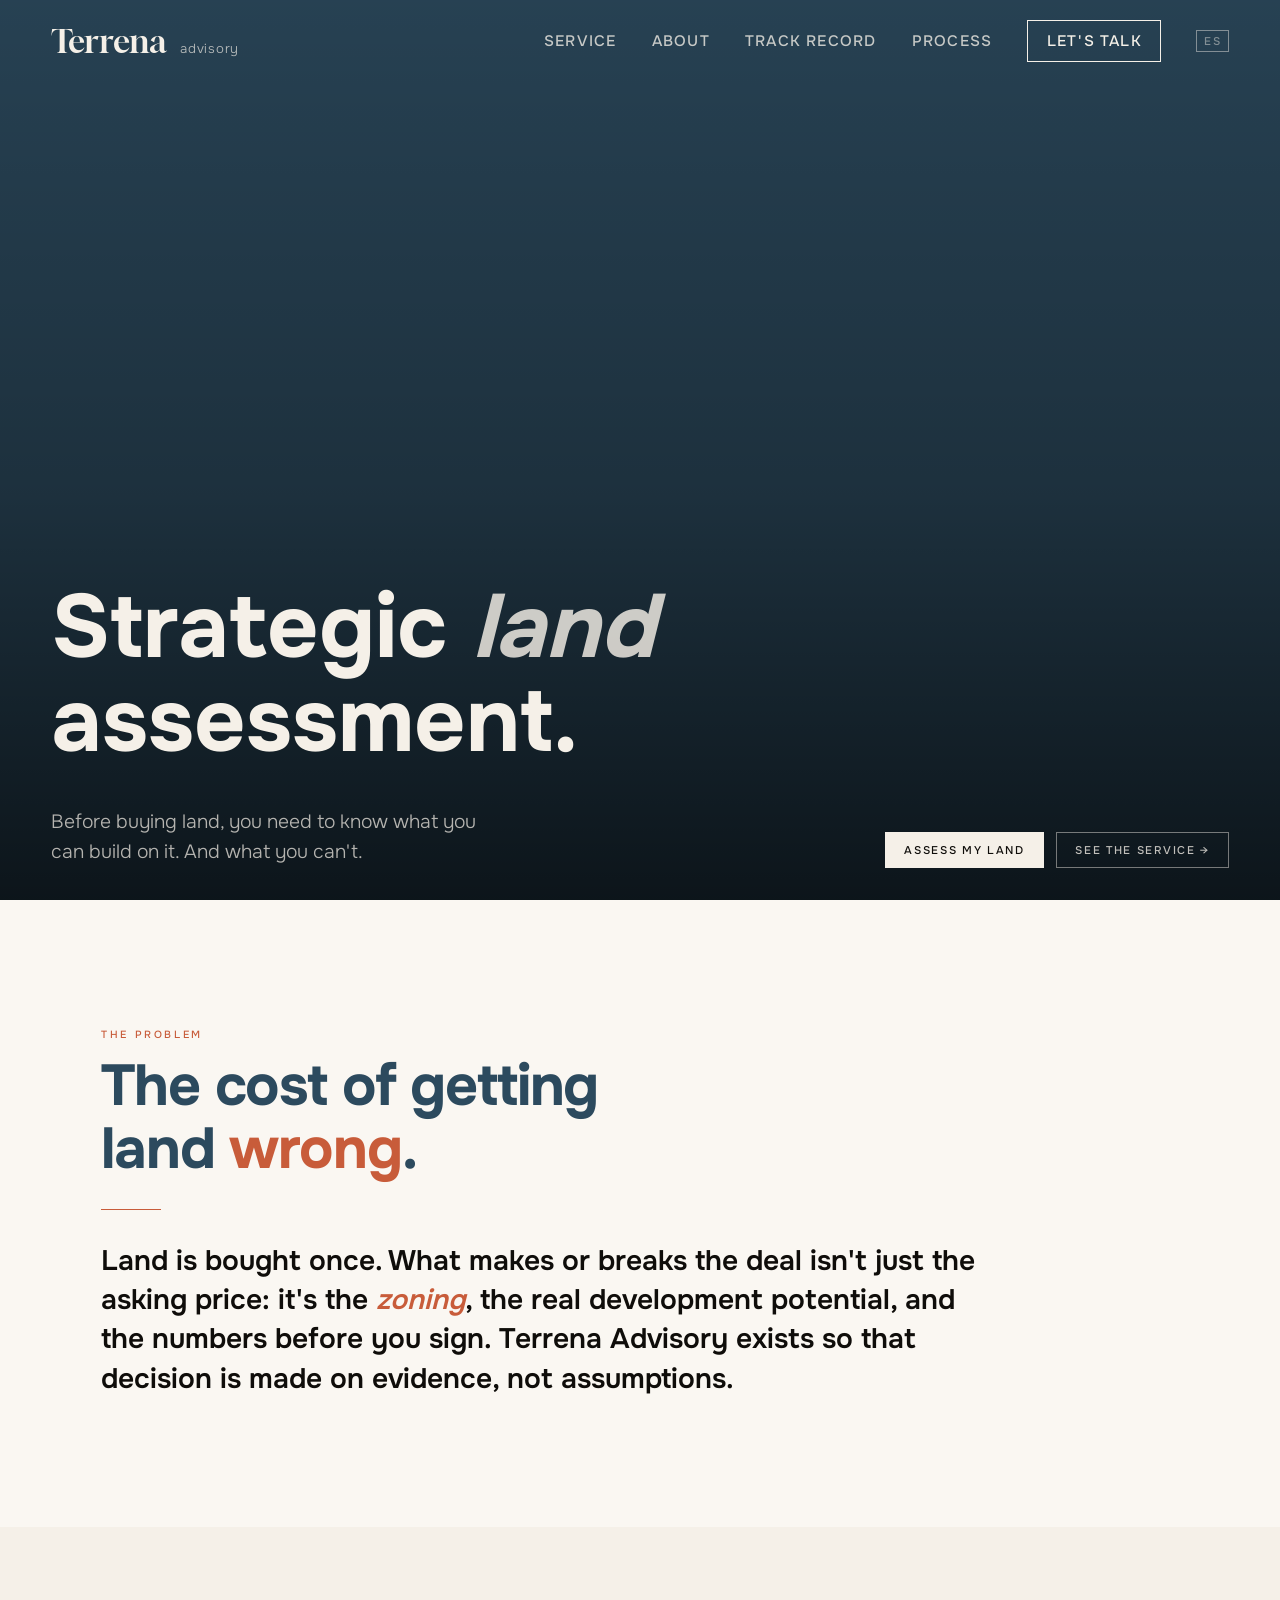
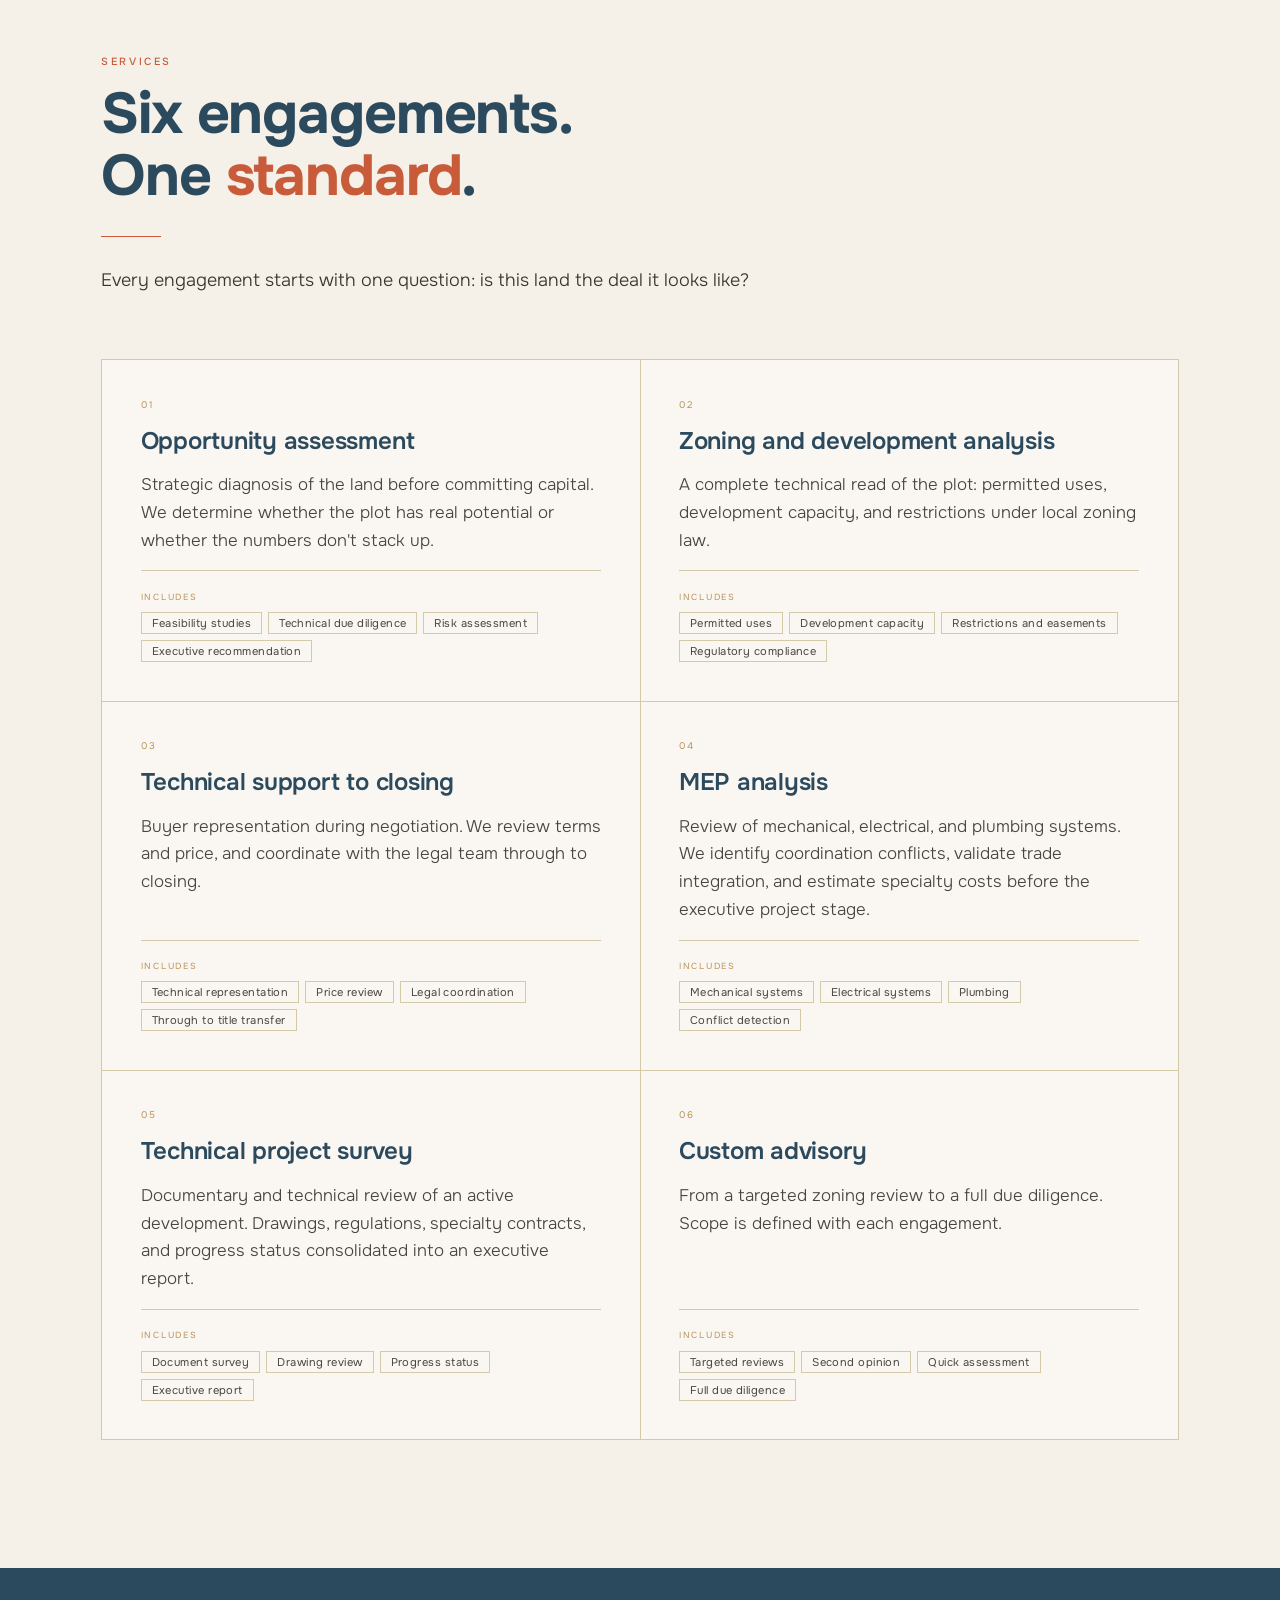
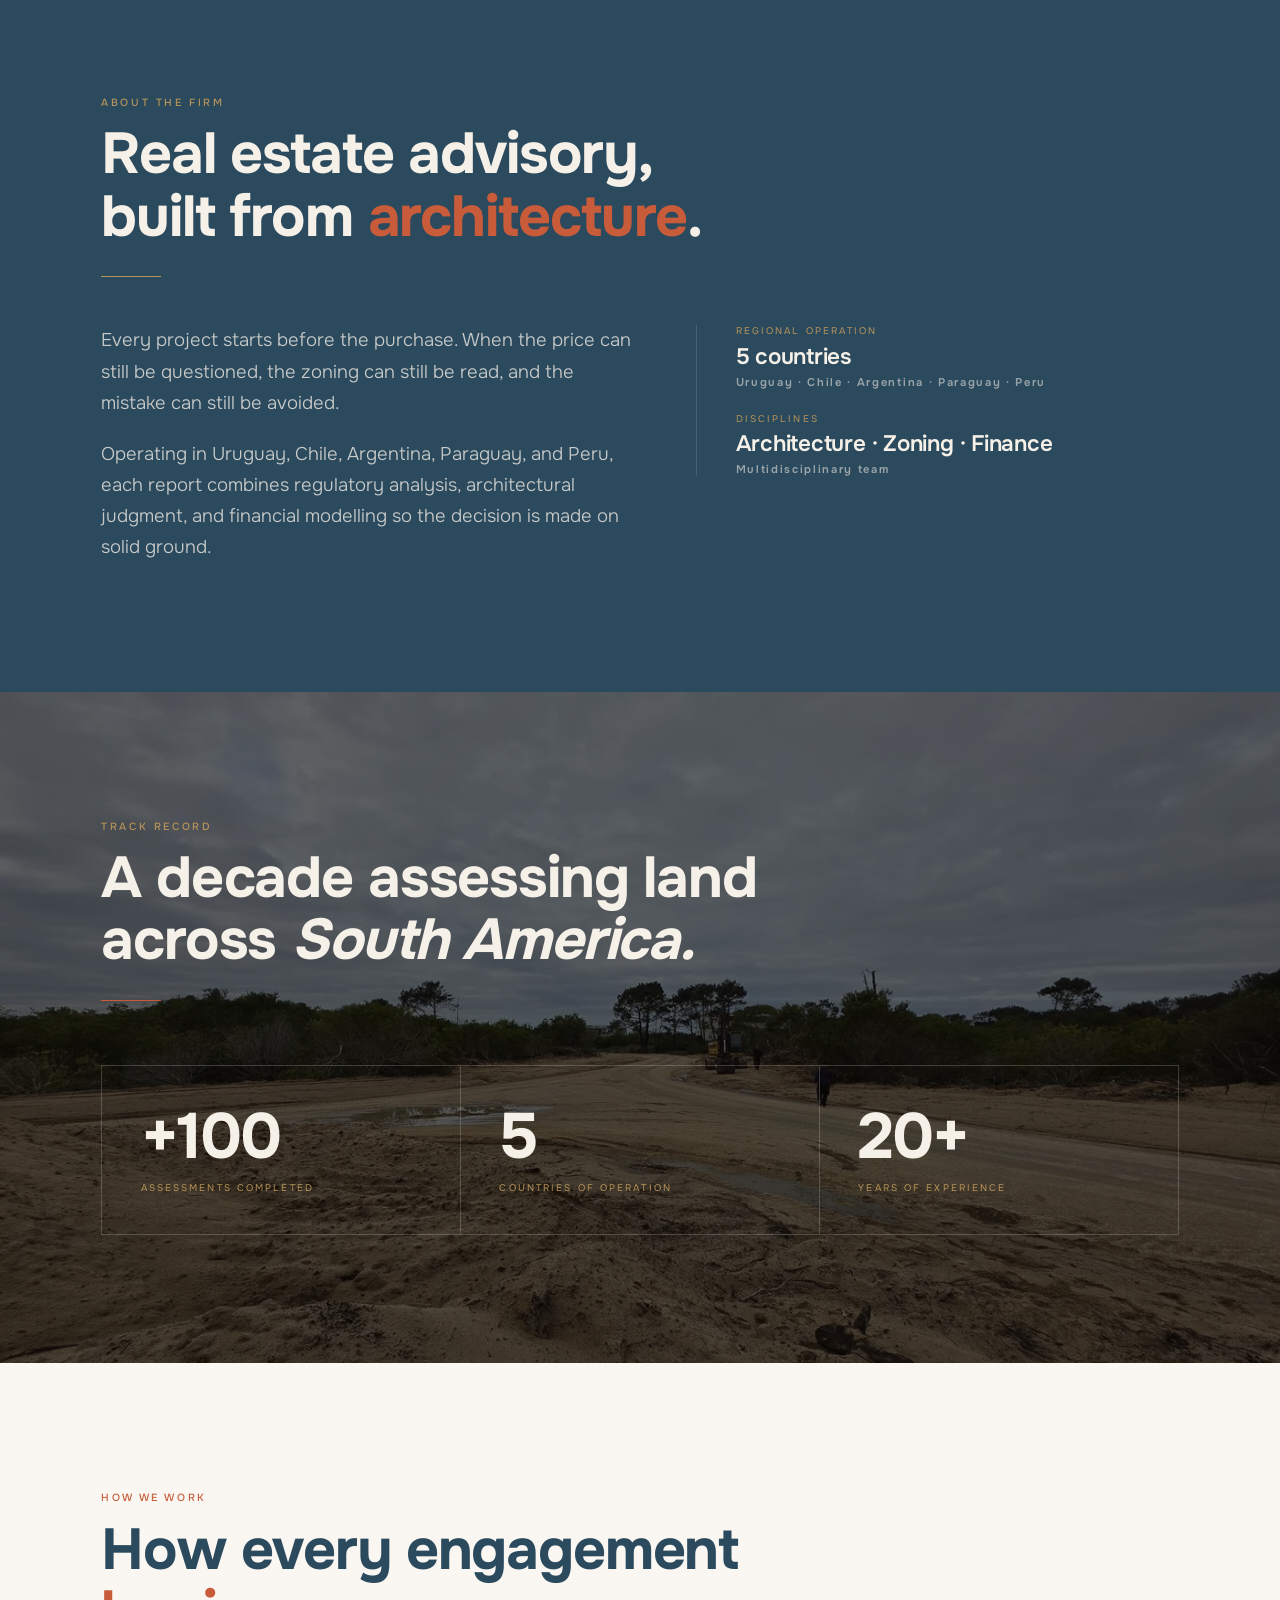
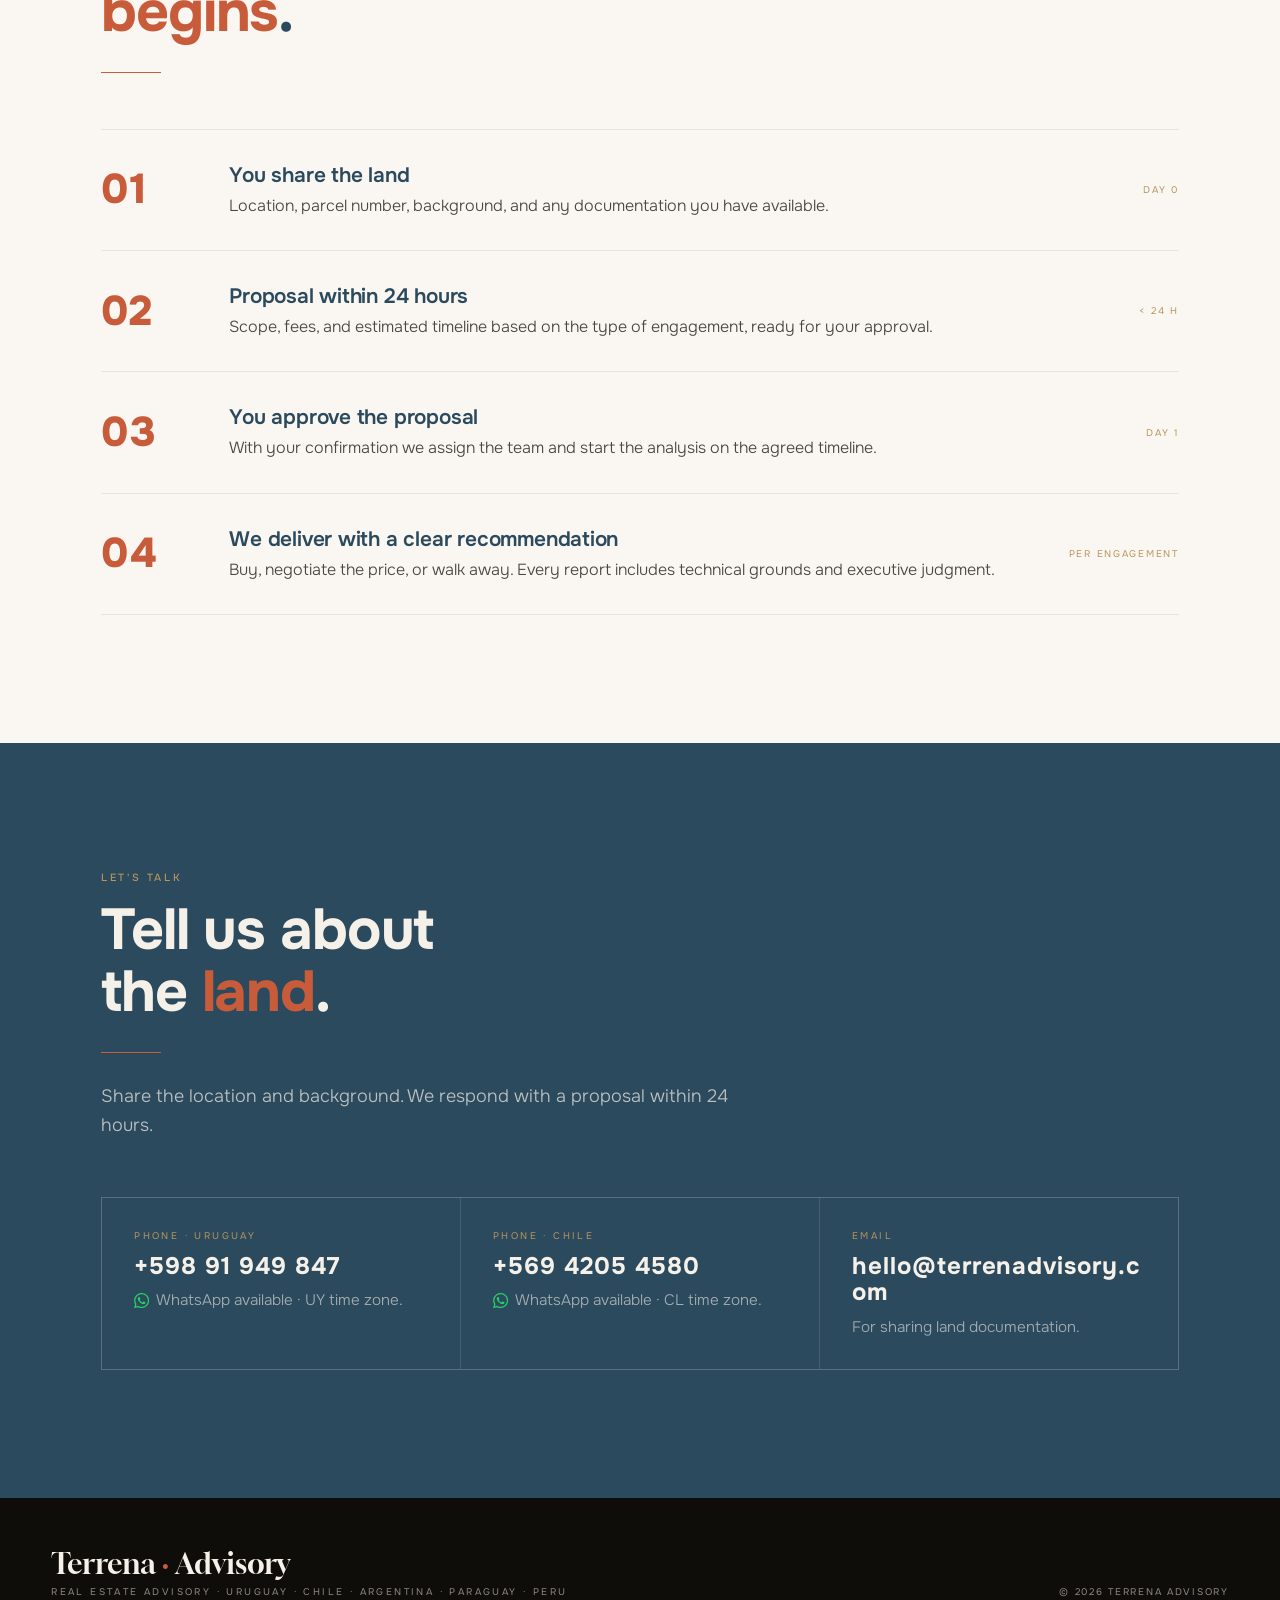
==== commit ee95f7b8: "Update EN contact section: add Chile phone, WhatsApp icons on both numbers Co-Authored-By: Claude So" ====
--- a/en/index.html
+++ b/en/index.html
@@ -6,12 +6,22 @@
 <title>Terrena Advisory — Strategic land assessment before you buy</title>
 <meta name="description" content="Real estate advisory firm founded from architecture. Zoning analysis, buildable potential, and economic feasibility of land in Uruguay, Chile, Argentina, Paraguay and Peru." />
 <meta name="theme-color" content="#2c4a5e" />
+<meta name="geo.region" content="UY" />
+<meta name="geo.placename" content="Montevideo, Uruguay" />
+<meta name="geo.position" content="-34.9011;-56.1645" />
+<meta name="ICBM" content="-34.9011, -56.1645" />
 <meta property="og:title" content="Terrena Advisory — Strategic land assessment" />
 <meta property="og:description" content="Before buying land, you need to know exactly what you can build on it. Real estate advisory firm operating in Uruguay, Chile, Argentina, Paraguay and Peru." />
 <meta property="og:type" content="website" />
 <meta property="og:url" content="https://terrenadvisory.com/en/" />
 <meta property="og:locale" content="en_US" />
+<meta property="og:image" content="https://terrenadvisory.com/images/og-image.jpg" />
+<meta property="og:image:width" content="1200" />
+<meta property="og:image:height" content="675" />
 <meta name="twitter:card" content="summary_large_image" />
+<meta name="twitter:title" content="Terrena Advisory — Strategic land assessment" />
+<meta name="twitter:description" content="Before buying land, you need to know exactly what you can build on it. Real estate advisory operating in Uruguay, Chile, Argentina, Paraguay and Peru." />
+<meta name="twitter:image" content="https://terrenadvisory.com/images/og-image.jpg" />
 
 <link rel="preconnect" href="https://fonts.googleapis.com" />
 <link rel="preconnect" href="https://fonts.gstatic.com" crossorigin />
@@ -23,6 +33,10 @@
 <link rel="alternate" hreflang="en" href="https://terrenadvisory.com/en/" />
 <link rel="alternate" hreflang="x-default" href="https://terrenadvisory.com/" />
 
+<link rel="icon" type="image/x-icon" href="/favicon.ico" />
+<link rel="icon" type="image/png" sizes="32x32" href="/favicon-32x32.png" />
+<link rel="icon" type="image/png" sizes="16x16" href="/favicon-16x16.png" />
+<link rel="apple-touch-icon" sizes="180x180" href="/apple-touch-icon.png" />
 <link rel="stylesheet" href="../css/style.css" />
 
 <script type="application/ld+json">
@@ -31,14 +45,35 @@
   "@type": "ProfessionalService",
   "name": "Terrena Advisory",
   "url": "https://terrenadvisory.com",
-  "description": "Real estate advisory firm specialised in pre-purchase land assessment.",
+  "logo": "https://terrenadvisory.com/apple-touch-icon.png",
+  "image": "https://terrenadvisory.com/images/og-image.jpg",
+  "description": "Real estate advisory firm specialised in pre-purchase land assessment. Zoning analysis, buildable potential, MEP analysis and economic feasibility in Uruguay, Chile, Argentina, Paraguay and Peru.",
   "areaServed": ["Uruguay", "Chile", "Argentina", "Paraguay", "Perú"],
   "founder": {
     "@type": "Person",
     "name": "Diego Salinas Rivera"
   },
+  "address": {
+    "@type": "PostalAddress",
+    "addressCountry": "UY",
+    "addressRegion": "Montevideo"
+  },
   "telephone": "+598 91949847",
-  "email": "diego@terrenadvisory.com"
+  "email": "diego@terrenadvisory.com",
+  "contactPoint": {
+    "@type": "ContactPoint",
+    "telephone": "+598 91949847",
+    "contactType": "customer service",
+    "availableLanguage": ["Spanish", "English"]
+  },
+  "knowsAbout": [
+    "Land assessment",
+    "Real estate due diligence",
+    "Zoning analysis",
+    "Feasibility studies",
+    "MEP analysis",
+    "Critical infrastructure"
+  ]
 }
 </script>
 </head>
@@ -335,20 +370,26 @@
 
     <div class="contact-grid">
       <a class="contact-card" href="https://wa.me/59891949847" target="_blank" rel="noopener">
-        <div class="contact-card-l">WhatsApp</div>
+        <div class="contact-card-l">Phone · Uruguay</div>
         <div class="contact-card-v">+598 91 949 847</div>
-        <div class="contact-card-d">Fastest channel · response within business hours.</div>
+        <div class="contact-card-d">
+          <svg class="wa-icon" viewBox="0 0 24 24" aria-label="WhatsApp"><path d="M17.472 14.382c-.297-.149-1.758-.867-2.03-.967-.273-.099-.471-.148-.67.15-.197.297-.767.966-.94 1.164-.173.199-.347.223-.644.075-.297-.15-1.255-.463-2.39-1.475-.883-.788-1.48-1.761-1.653-2.059-.173-.297-.018-.458.13-.606.134-.133.298-.347.446-.52.149-.174.198-.298.298-.497.099-.198.05-.371-.025-.52-.075-.149-.669-1.612-.916-2.207-.242-.579-.487-.5-.669-.51-.173-.008-.371-.01-.57-.01-.198 0-.52.074-.792.372-.272.297-1.04 1.016-1.04 2.479 0 1.462 1.065 2.875 1.213 3.074.149.198 2.096 3.2 5.077 4.487.709.306 1.262.489 1.694.625.712.227 1.36.195 1.871.118.571-.085 1.758-.719 2.006-1.413.248-.694.248-1.289.173-1.413-.074-.124-.272-.198-.57-.347m-5.421 7.403h-.004a9.87 9.87 0 01-5.031-1.378l-.361-.214-3.741.982.998-3.648-.235-.374a9.86 9.86 0 01-1.51-5.26c.001-5.45 4.436-9.884 9.888-9.884 2.64 0 5.122 1.03 6.988 2.898a9.825 9.825 0 012.893 6.994c-.003 5.45-4.437 9.884-9.885 9.884m8.413-18.297A11.815 11.815 0 0012.05 0C5.495 0 .16 5.335.157 11.892c0 2.096.547 4.142 1.588 5.945L.057 24l6.305-1.654a11.882 11.882 0 005.683 1.448h.005c6.554 0 11.89-5.335 11.893-11.893a11.821 11.821 0 00-3.48-8.413Z"/></svg>
+          WhatsApp available · UY time zone.
+        </div>
+      </a>
+      <a class="contact-card" href="https://wa.me/56942054580" target="_blank" rel="noopener">
+        <div class="contact-card-l">Phone · Chile</div>
+        <div class="contact-card-v">+569 4205 4580</div>
+        <div class="contact-card-d">
+          <svg class="wa-icon" viewBox="0 0 24 24" aria-label="WhatsApp"><path d="M17.472 14.382c-.297-.149-1.758-.867-2.03-.967-.273-.099-.471-.148-.67.15-.197.297-.767.966-.94 1.164-.173.199-.347.223-.644.075-.297-.15-1.255-.463-2.39-1.475-.883-.788-1.48-1.761-1.653-2.059-.173-.297-.018-.458.13-.606.134-.133.298-.347.446-.52.149-.174.198-.298.298-.497.099-.198.05-.371-.025-.52-.075-.149-.669-1.612-.916-2.207-.242-.579-.487-.5-.669-.51-.173-.008-.371-.01-.57-.01-.198 0-.52.074-.792.372-.272.297-1.04 1.016-1.04 2.479 0 1.462 1.065 2.875 1.213 3.074.149.198 2.096 3.2 5.077 4.487.709.306 1.262.489 1.694.625.712.227 1.36.195 1.871.118.571-.085 1.758-.719 2.006-1.413.248-.694.248-1.289.173-1.413-.074-.124-.272-.198-.57-.347m-5.421 7.403h-.004a9.87 9.87 0 01-5.031-1.378l-.361-.214-3.741.982.998-3.648-.235-.374a9.86 9.86 0 01-1.51-5.26c.001-5.45 4.436-9.884 9.888-9.884 2.64 0 5.122 1.03 6.988 2.898a9.825 9.825 0 012.893 6.994c-.003 5.45-4.437 9.884-9.885 9.884m8.413-18.297A11.815 11.815 0 0012.05 0C5.495 0 .16 5.335.157 11.892c0 2.096.547 4.142 1.588 5.945L.057 24l6.305-1.654a11.882 11.882 0 005.683 1.448h.005c6.554 0 11.89-5.335 11.893-11.893a11.821 11.821 0 00-3.48-8.413Z"/></svg>
+          WhatsApp available · CL time zone.
+        </div>
       </a>
       <a class="contact-card" href="mailto:hello@terrenadvisory.com">
         <div class="contact-card-l">Email</div>
         <div class="contact-card-v">hello@terrenadvisory.com</div>
         <div class="contact-card-d">For sharing land documentation.</div>
       </a>
-      <a class="contact-card" href="tel:+59891949847">
-        <div class="contact-card-l">Phone</div>
-        <div class="contact-card-v">+598 91 949 847</div>
-        <div class="contact-card-d">Direct call · UY time zone.</div>
-      </a>
     </div>
   </div>
 </section>
--- a/css/style.css
+++ b/css/style.css
@@ -168,6 +168,18 @@
   border: 1px solid var(--gold);
   align-self: flex-start;
   color: var(--gold);
+}
+.mobile-menu .mobile-lang {
+  margin-top: 1.5rem;
+  font-family: var(--f-sans);
+  font-size: 0.7rem;
+  font-weight: 700;
+  letter-spacing: 0.14em;
+  text-transform: uppercase;
+  padding: 0.4em 0.8em;
+  border: 1px solid currentColor;
+  align-self: flex-start;
+  opacity: 0.6;
 }
 
 /* ── HERO ───────────────────────────── */
@@ -834,6 +846,15 @@
   font-size: 0.95rem;
   font-weight: 300;
   color: rgba(245, 240, 232, 0.6);
+  display: flex;
+  align-items: center;
+  gap: 0.45em;
+}
+.wa-icon {
+  width: 1em;
+  height: 1em;
+  fill: #25D366;
+  flex-shrink: 0;
 }
 
 /* ── FOTO FULL-BLEED ────────────────── */
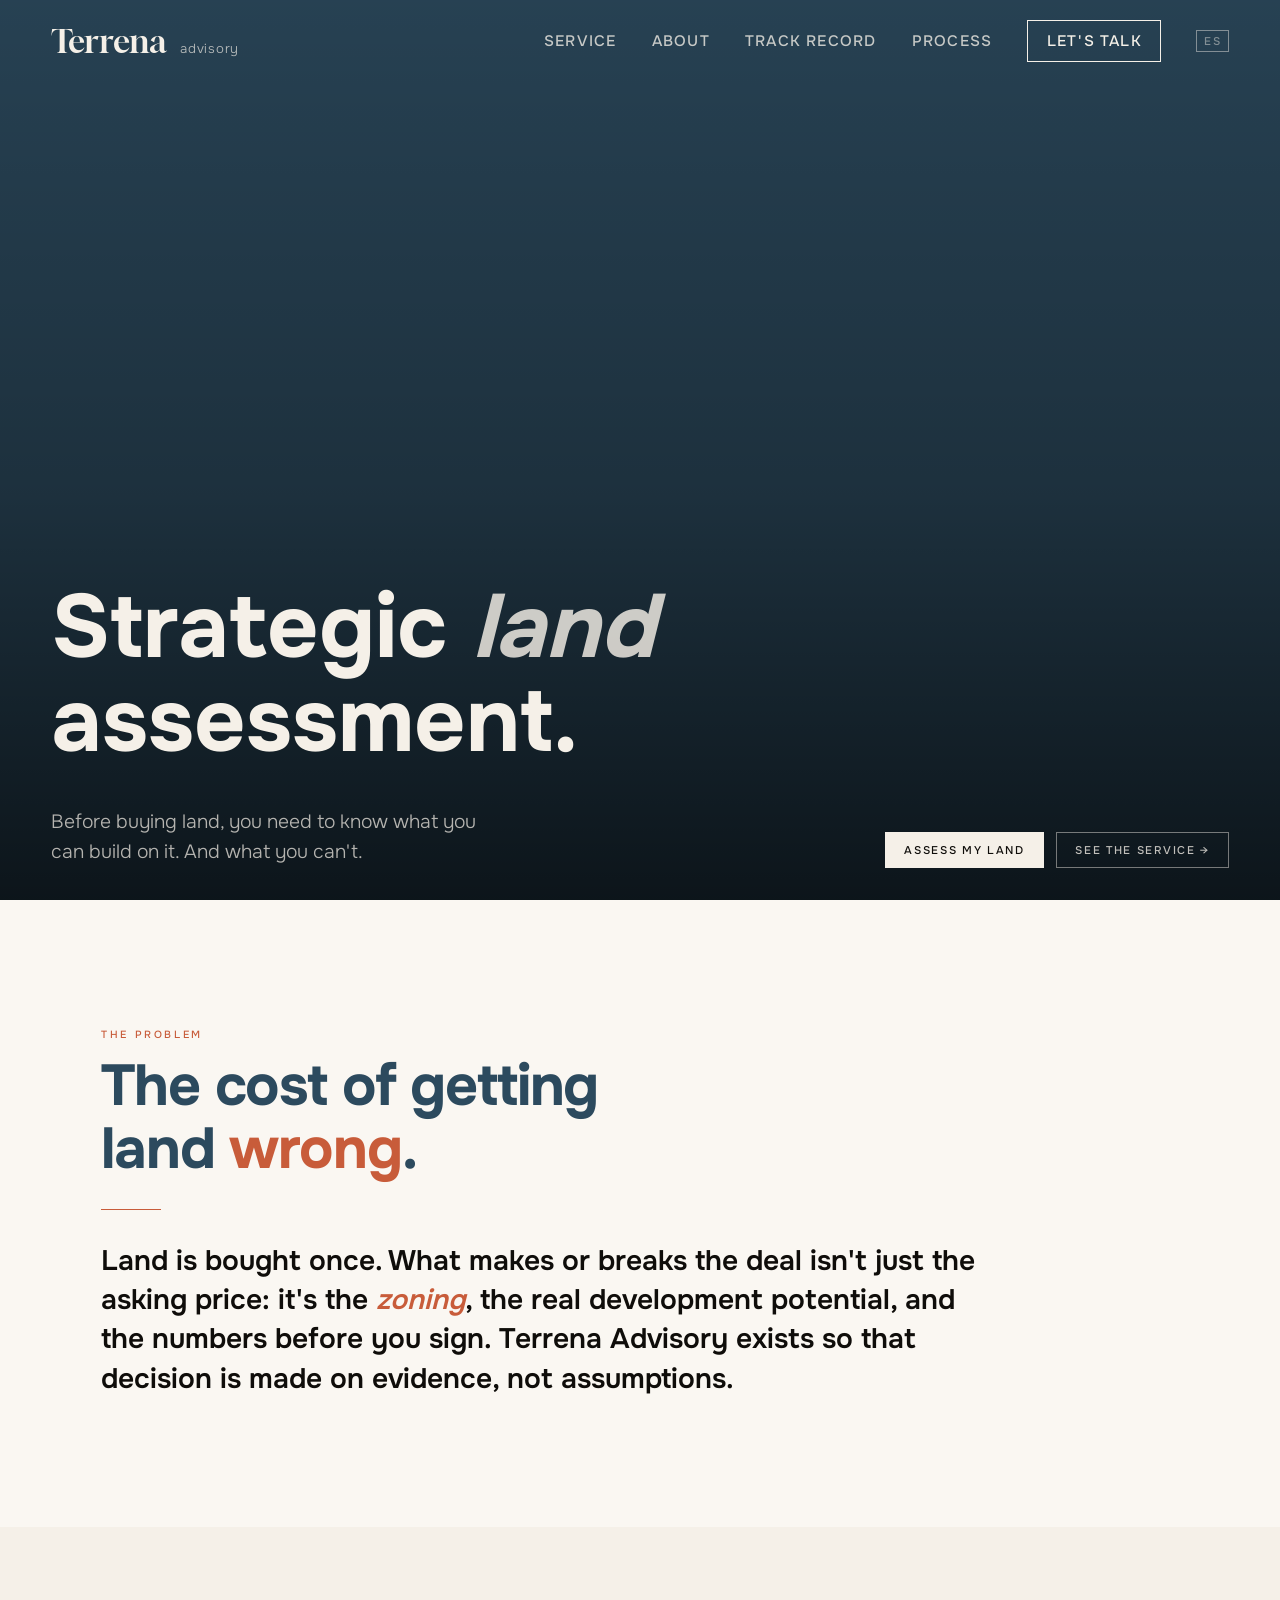
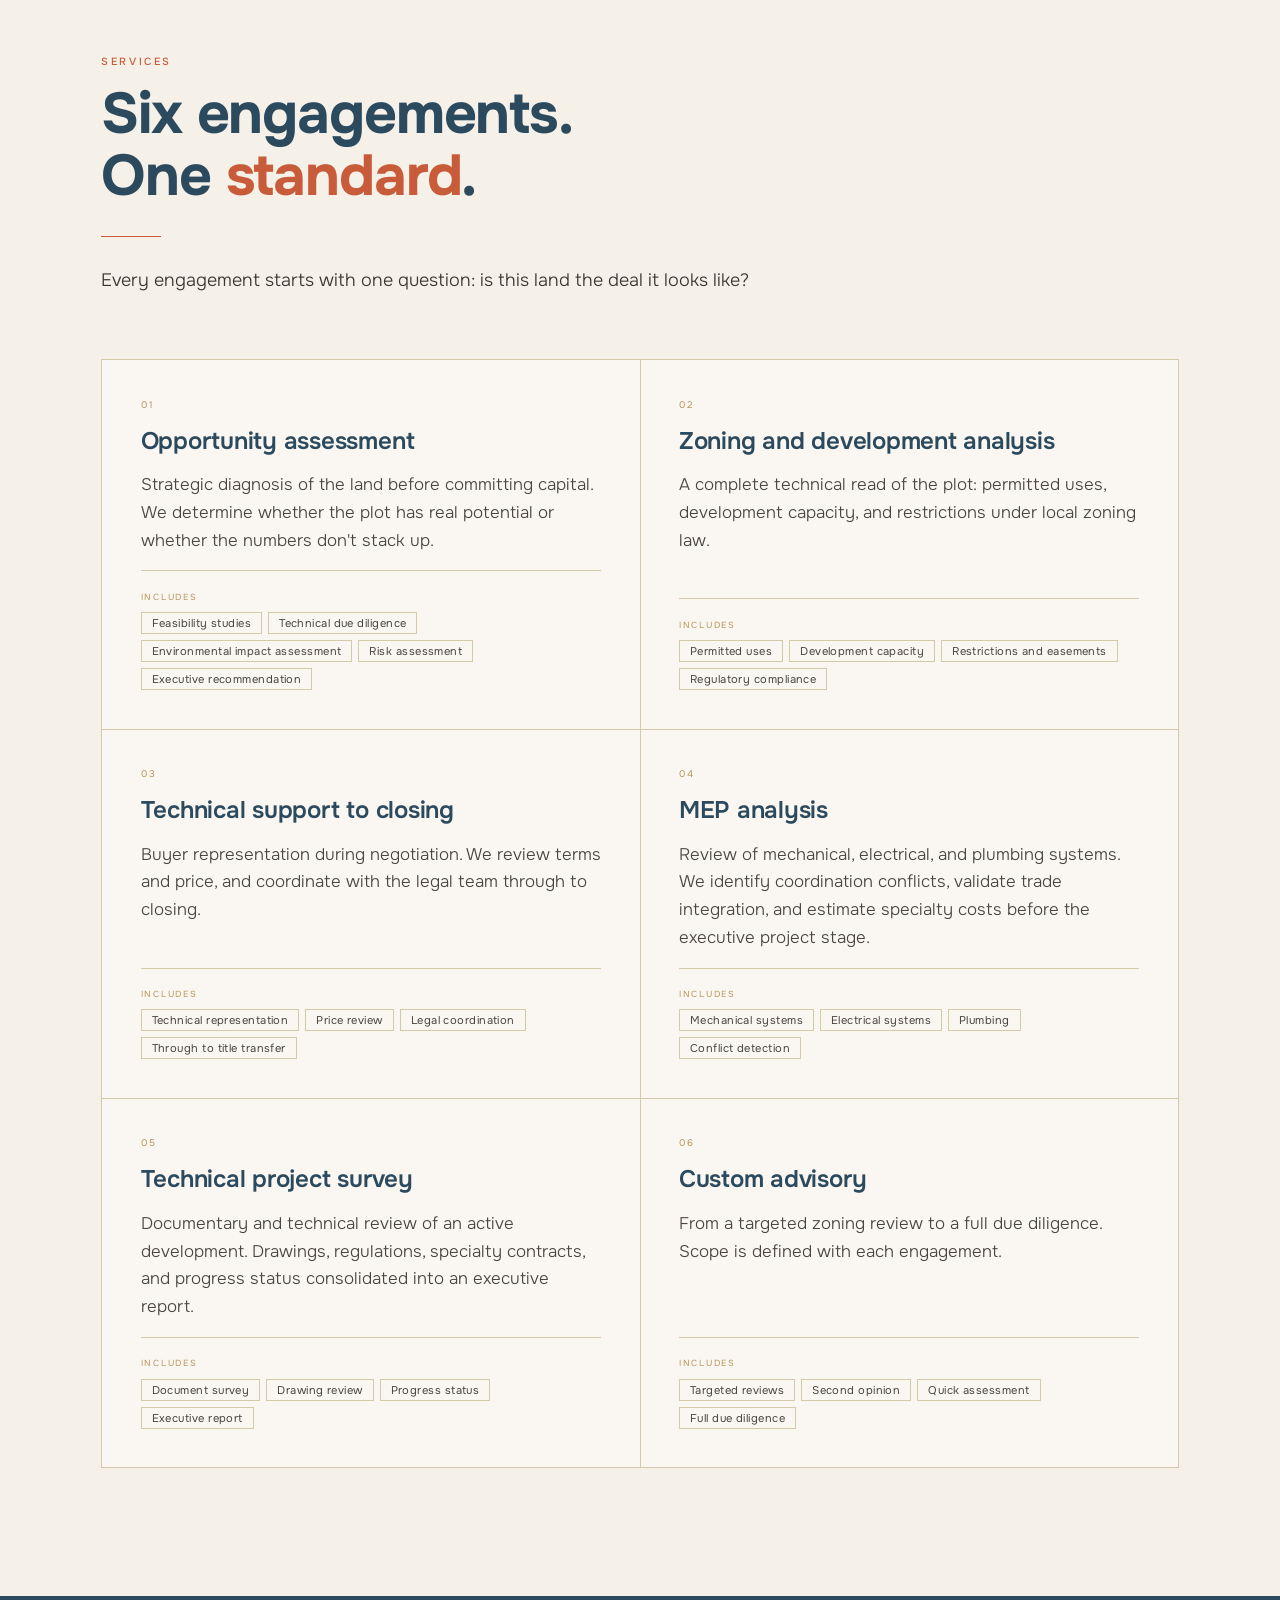
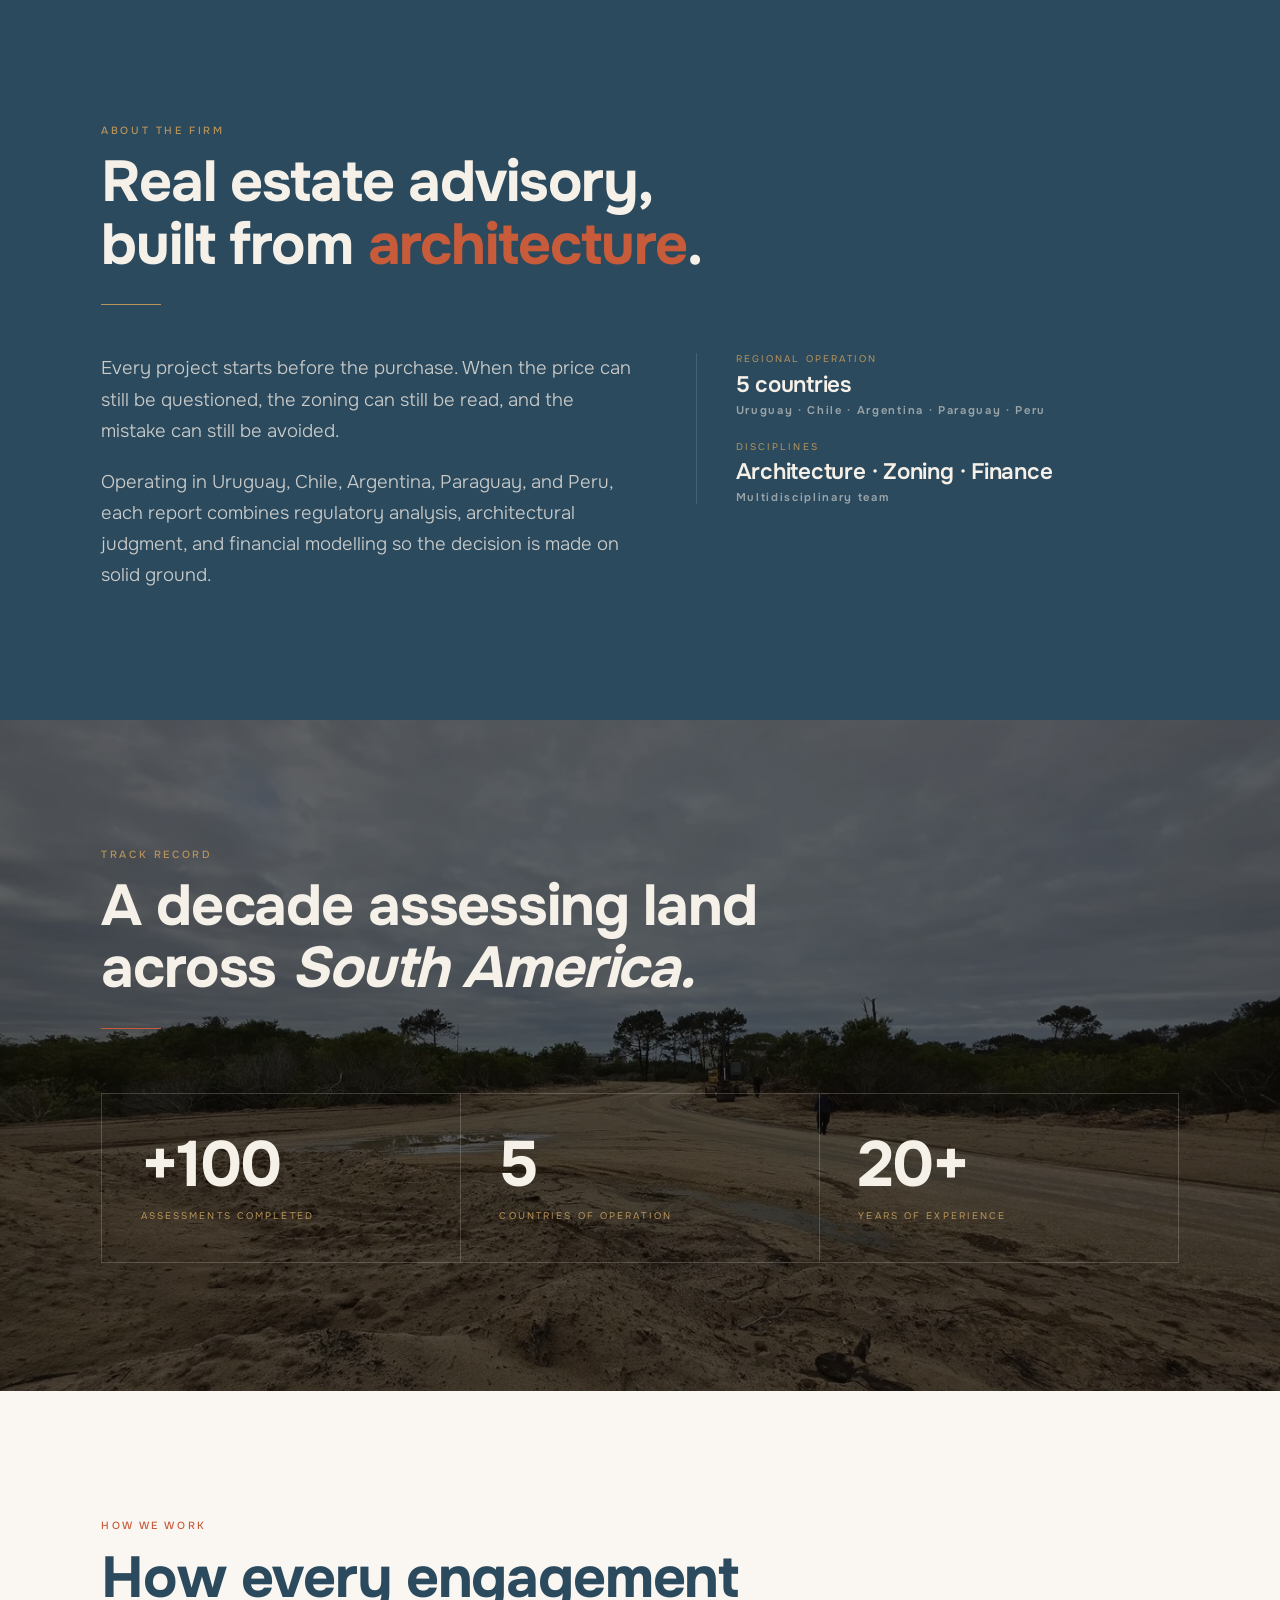
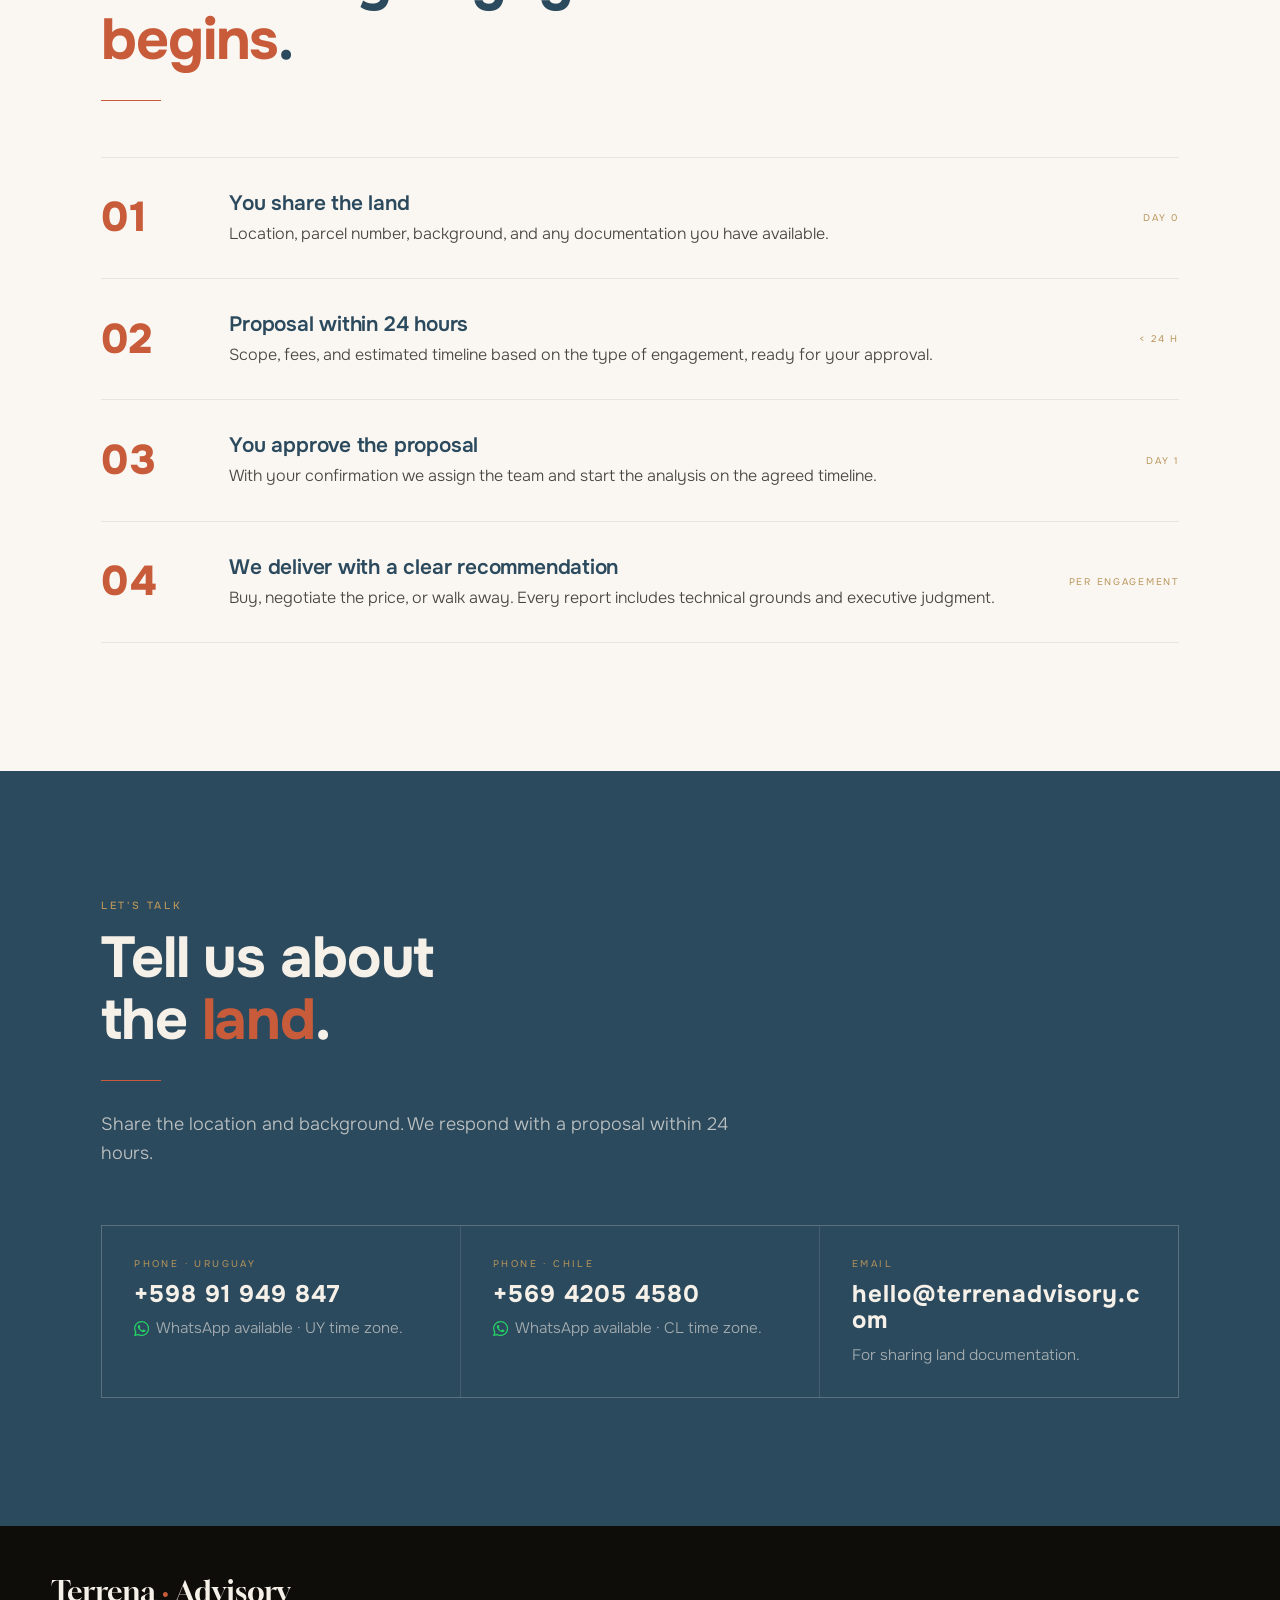
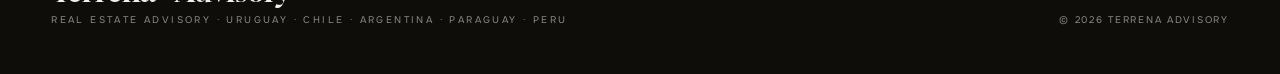
==== commit 17ea19ef: "Servicios: agrega Evaluación de impacto ambiental a due diligence (ES + EN)" ====
--- a/en/index.html
+++ b/en/index.html
@@ -1,6 +1,14 @@
 <!DOCTYPE html>
 <html lang="en">
 <head>
+<!-- Google tag (gtag.js) -->
+<script async src="https://www.googletagmanager.com/gtag/js?id=G-542Y23ZTML"></script>
+<script>
+  window.dataLayer = window.dataLayer || [];
+  function gtag(){dataLayer.push(arguments);}
+  gtag('js', new Date());
+  gtag('config', 'G-542Y23ZTML');
+</script>
 <meta charset="UTF-8" />
 <meta name="viewport" content="width=device-width, initial-scale=1.0" />
 <title>Terrena Advisory — Strategic land assessment before you buy</title>
@@ -165,6 +173,7 @@
           <div class="pillar-tags">
             <span class="pillar-tag">Feasibility studies</span>
             <span class="pillar-tag">Technical due diligence</span>
+            <span class="pillar-tag">Environmental impact assessment</span>
             <span class="pillar-tag">Risk assessment</span>
             <span class="pillar-tag">Executive recommendation</span>
           </div>
